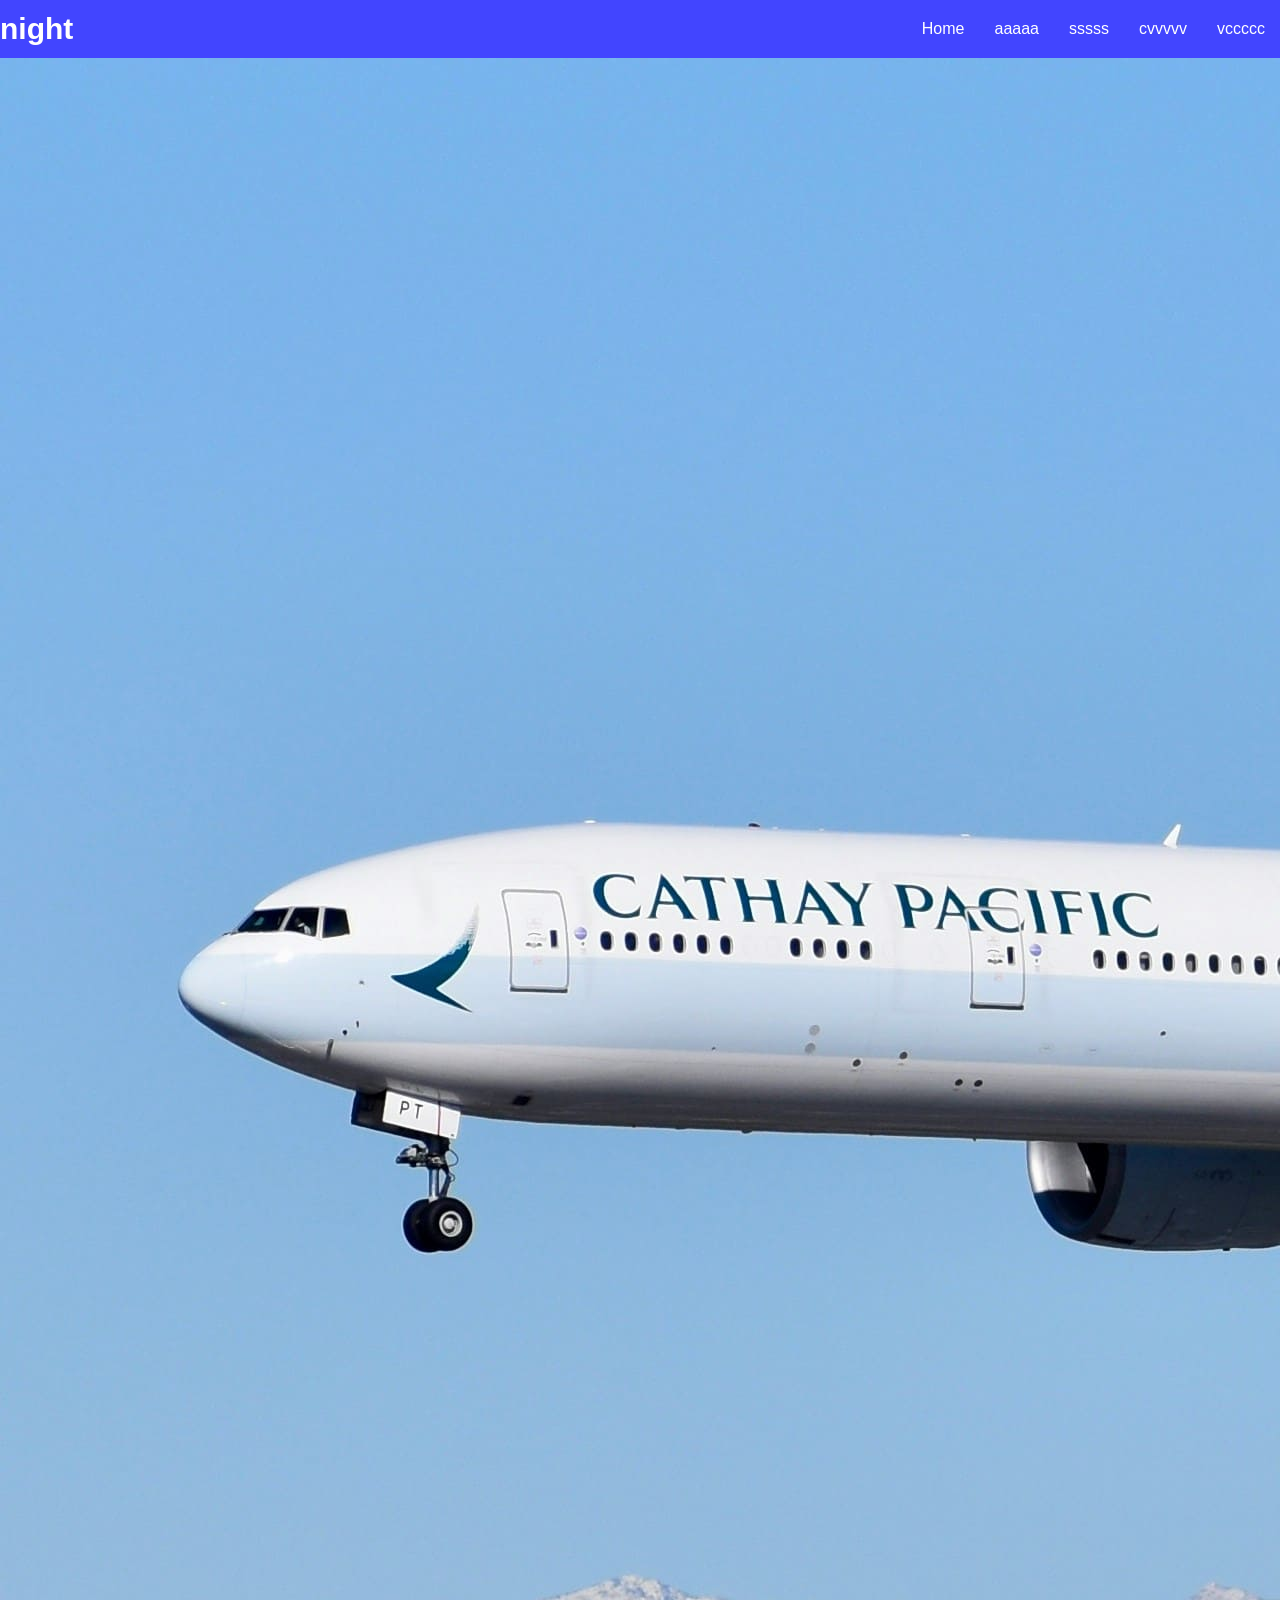
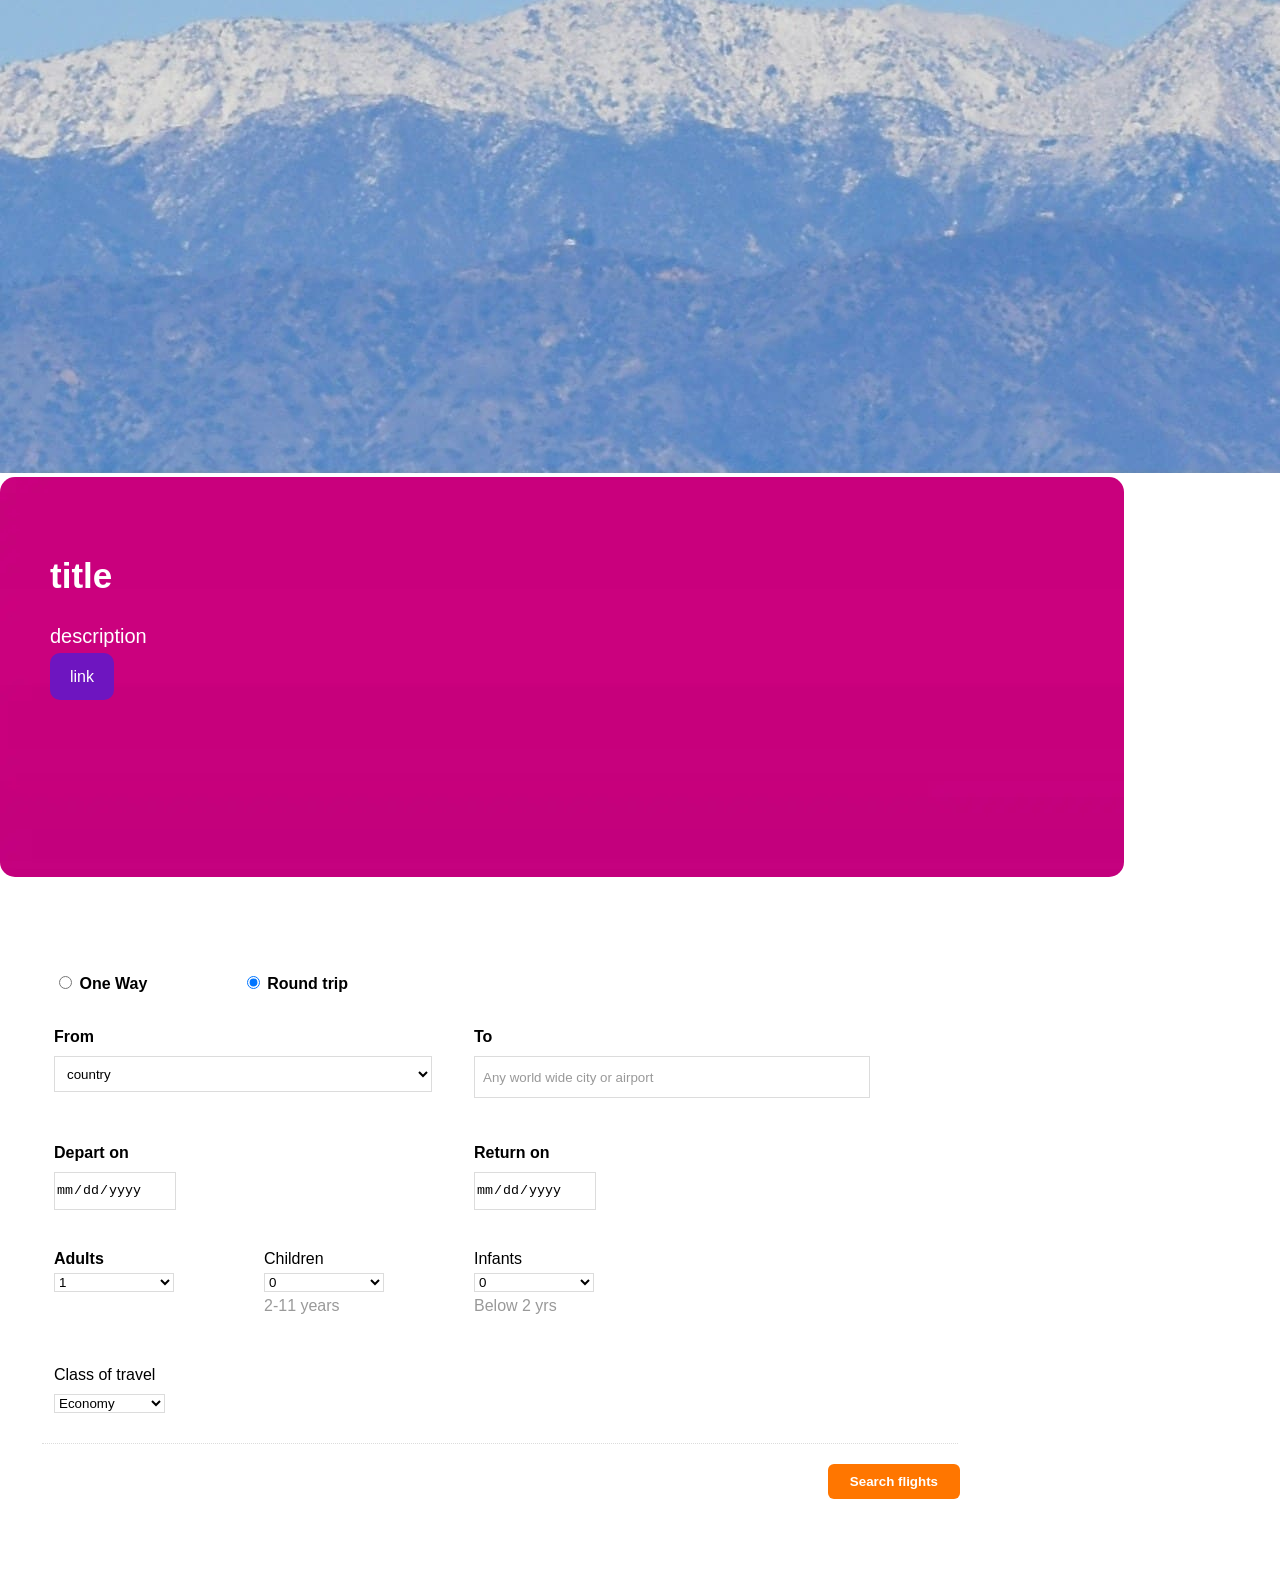
==== index.html @ a76c083d "flight form" ====
<!doctype html>
<html lang="en">
  <head>
    <meta charset="UTF-8" />
    <link rel="stylesheet" href="./styles/style.css" />
  </head>
  <header>
    <div class = "container">
        <a href="" class = "logo">night</a>
        <nav>
        <ul class = "list">
        <li><a href="" class = "active">Home</a></li>
        <li><a href="">aaaaa</a></li>
        <li><a href="">sssss</a></li>
        <li><a href="">cvvvvv</a></li>
        <li><a href="">vccccc</a></li>
        </nav>
</div>
</header>


  <body>
    <img class="photo" src="public/beckett-p-ze09IQjOZhk-unsplash.jpg" alt="samolet">


    <section class="section_banner">
      <h2 class="banner_title">title</h2>
      <p class="banner_description">description</p>
      <a class="banner_button">link</a>
    </section>



    <class class="container">
          <form action="" method="post" class="trip-form">
            <fieldset class="radio-group">

             <label for="one-way" class="bold-type">
               <input type="radio" id="one-way" name="trip-type" value="oneWay" />
               One Way 
            </label>

            <label for="round-trip" class="bold-type">
              <input type="radio" id="round-trip" name="trip-type" value="roundTrip" checked="checked" />
              Round trip
            </label>

          </fieldset>

            
            <fieldset>

              <div class="group-field">
                <label for="from" class="bold-type">From </label>
                <select class="from-place" name="from" maxlength="100" required>
                  <option value="" disabled selected hidden>country </option>
                  <option value="1">minsk</option>
                </select>
              </div>

              <div class="group-field">
                <label for="to" class="bold-type">To </label>
                <input class="to-place" type="text" name="to"  maxlength="100" placeholder="Any world wide city or airport">
              </div>

            </fieldset>


            <fieldset>

              <div class="group-field">
                <label for="depart" class="bold-type">Depart on</label>
                <input placeholder="Pick a date" type="date" name="depart" />
              </div>

              <div class="group-field">
                <label for="return" class="bold-type">Return on</label>
                <input placeholder="Pick a date" type="date" name="return" />
              </div>

            </fieldset>

            
            <fieldset>

              <div class="group-select-field">
                <label for="adults" class="bold-type">Adults</label> 
                <select name="adults" class="ticket-count">
                  <option value="1">1</option>
                  <option value="2">2</option>
                  <option value="3">3</option>
                  <option value="4">3</option>
                  <option value="5">3</option>
                </select>
              </div>

               <div class="group-select-field">
                <label for="children">Children</label>
                 <select name="children" class="ticket-count">
                   <option value="0">0</option>
                   <option value="1">1</option>
                   <option value="2">2</option>
                   <option value="3">3</option>
                   <option value="4">3</option>
                   <option value="5">3</option>
                 </select>
                 <label class="label-hint"> 2&hyphen;11 years</label>
              </div>

               <div class="group-select-field">
                <label for="infants">Infants</label>
                 <select name="children" class="ticket-count">
                   <option value="0">0</option>
                   <option value="1">1</option>
                   <option value="2">2</option>
                   <option value="3">3</option>
                   <option value="4">3</option>
                   <option value="5">3</option>
                 </select>
                 <label class="label-hint">Below 2 yrs</label>
              </div>

            </fieldset>


            <fieldset class="more-option">
                 <div class="group-field">
                <label for="class-of-travel">Class of travel</label>
                <select name="class-of-travel" class="travel-class-select">
                  <option value="economy">Economy</option>
                  <option value="business">Business class</option>
                  <option value="firstClass">First class</option>
                </select>
              </div>
            </fieldset>
            
            <input class="search-btn" type="submit" value="Search flights"/>
          </form>
  </div>
  <script src="./scripts/script.js"></script>
  </body>
</html>
---- styles/style.css ----
html, body{
    font-family: "Poppins", sans-serif;
    margin: 0;
    padding: 0;
    background-color: white;
    position: relative;
    
}
ul{
    margin: 0;
    padding: 0;
}
header{
    width: 100%;
    background-color: rgb(66, 69, 255);
    position: fixed;
    z-index: 1;
}
.container{
    width: 100%;
    max-width: 1320px;
    margin: 0 auto;
    display: flex;
    justify-content: space-between;
    align-items: center;
}
.list{
    display: flex;
    list-style: none;
    margin: 0;
    padding: 0;
}
a{
    color: white;
    text-decoration: none;
}

.container li a{
    display: block;
    padding: 20px 15px;
}
 .list li a:hover{
	text-decoration: underline;
} 

.logo{
    font-size: 30px;
    font-weight: 700;
    color: #ffffff;
}


.section_banner {
	background-image: url("../public/white-label-banner.webp");
	height: 300px;
	border-radius: 15px;
	padding: 50px;
	color:#fff;
	width: 80%;
	object-fit: cover;
}

.banner_title {
	font-size: 35px;
}

.banner_description {
	font-size: 20px;
}

.banner_button {	
	border-radius: 10px;
	background-color: rgb(110, 21, 192);
	color: #fff;
	padding: 15px 20px;
	width: 300px;

}
form{
    width: 920px;
    margin: 20px;
    padding: 70px 20px;
    background: #fff;
  }
  fieldset{
    border: none;
  }
  .radio-group label{
    padding-right: 90px;
  }
  .from-place, .to-place, .airline-name{
    width: 90%;
    height: 36px;
    padding: 2px 8px;
    border: 1px solid #dcdcdc;
    outline: none;
  }
  .group-field label{
    display: block;
    padding: 10px 0;
  }
  fieldset div{
    display: inline-block;
    padding: 10px 0px;
    float: left;
  }    
  .group-field{
      width: 420px;
      height: auto;
  }
  .group-select-field{
    width: 210px;
    height: auto;
  }
  .group-select-field label{
    display: block;
    padding: 5px 0px;
  }
  .ticket-count {
      width: 120px;
  }
  .search-btn{
    float: right;
    padding: 10px 22px;
    border-radius: 6px;
    outline: none;
    font-weight: bold;
    background: #ff7600;
    color: white;
    border: none;
    margin-top: 20px;
  }
  .place-swap-btn{
    background: transparent;
    border: none;
    font-size: 32px;
    cursor: pointer;
  }
  .more-link{
    color: #4071e8;
    outline: none;
  }
  select{
    border: 1px solid #dcdcdc;
    background: white;
    outline: none;
  }
  .bold-type{
    font-weight: bold;
  }
  ::placeholder{
    color: #999999;
  }
  .label-hint{
    color: #999999;
  }
  
  input[type="date"] {
    background:#fff url(https://cdn1.iconfinder.com/data/icons/cc_mono_icon_set/blacks/16x16/calendar_2.png)  95% 50% no-repeat ;
    height: 36px;
    border: 1px solid #dcdcdc;
    outline: none;
  }
  input[type="date"]::-webkit-inner-spin-button {
    display: none;
  }
  input[type="date"]::-webkit-calendar-picker-indicator {
    opacity: 0;
  }
  
  .more-option{
    border-bottom: 1px dotted #dcdcdc;
    padding-bottom: 20px;
  }
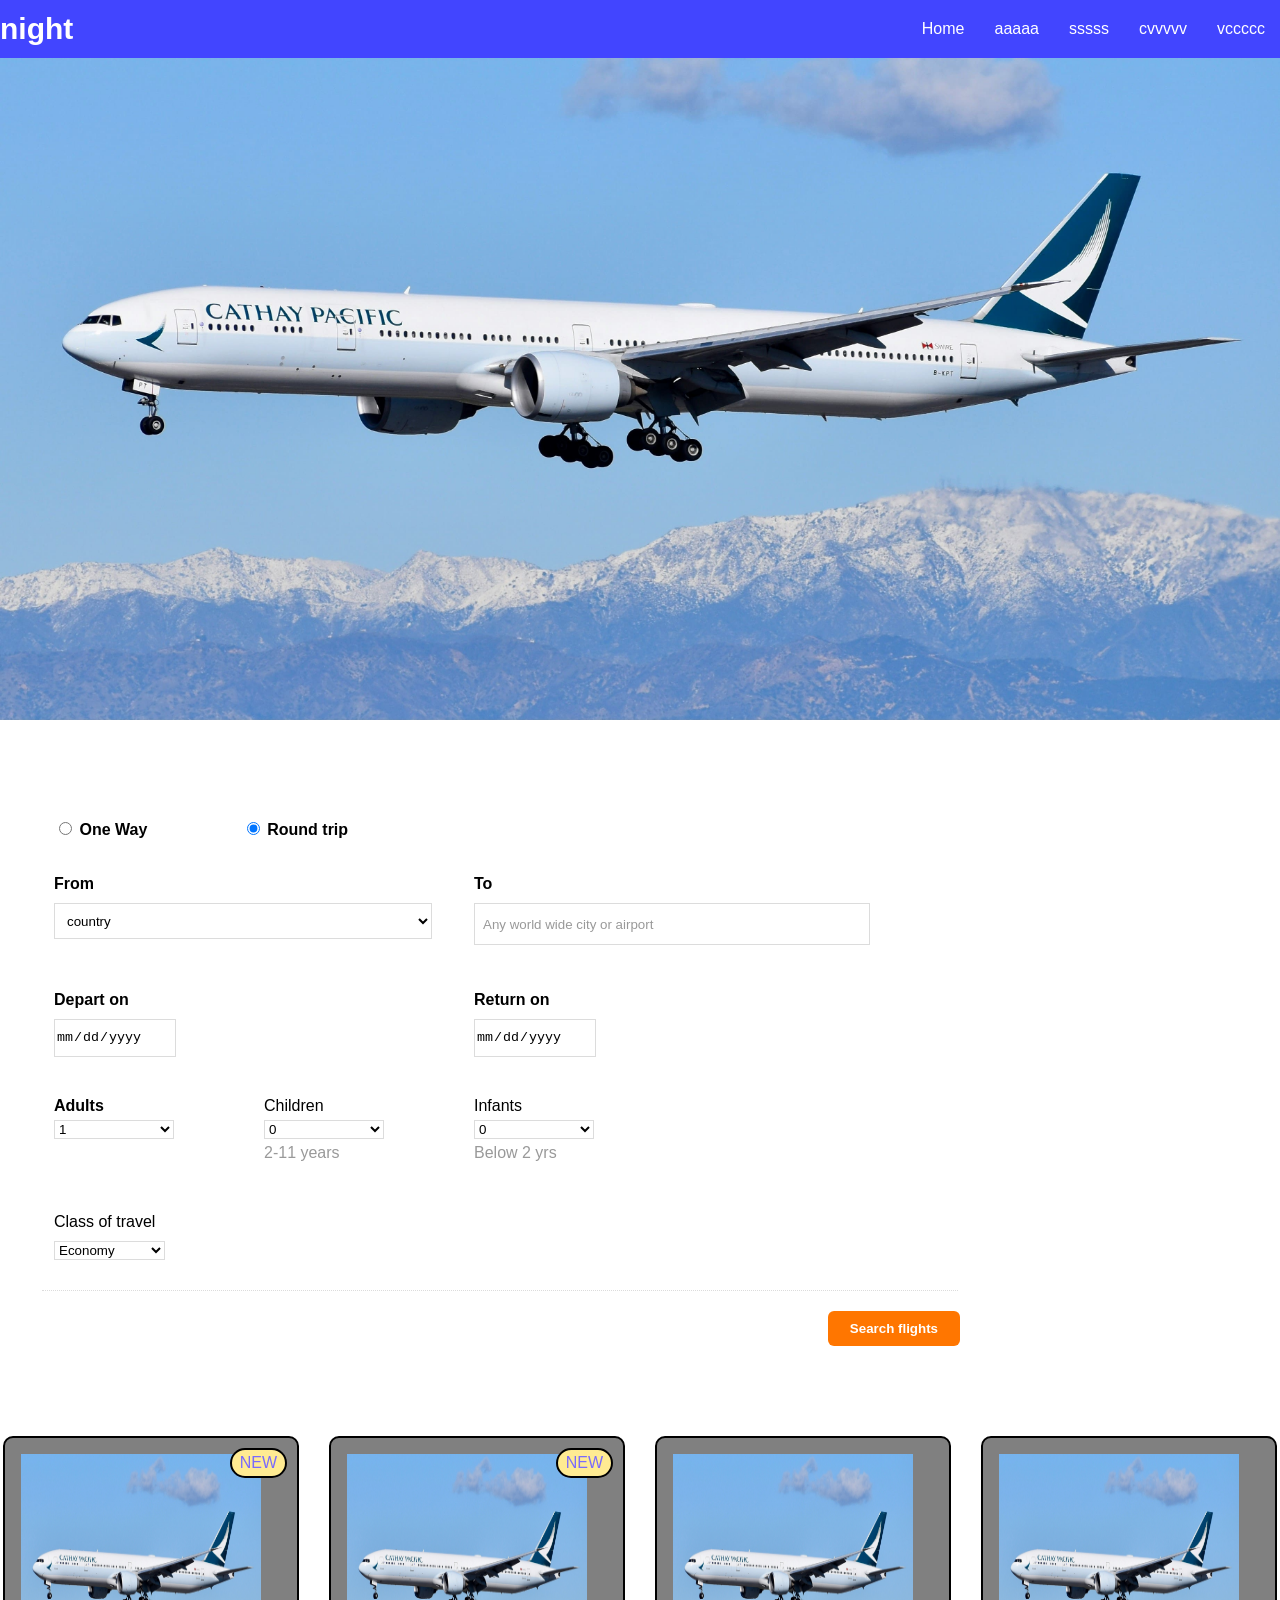
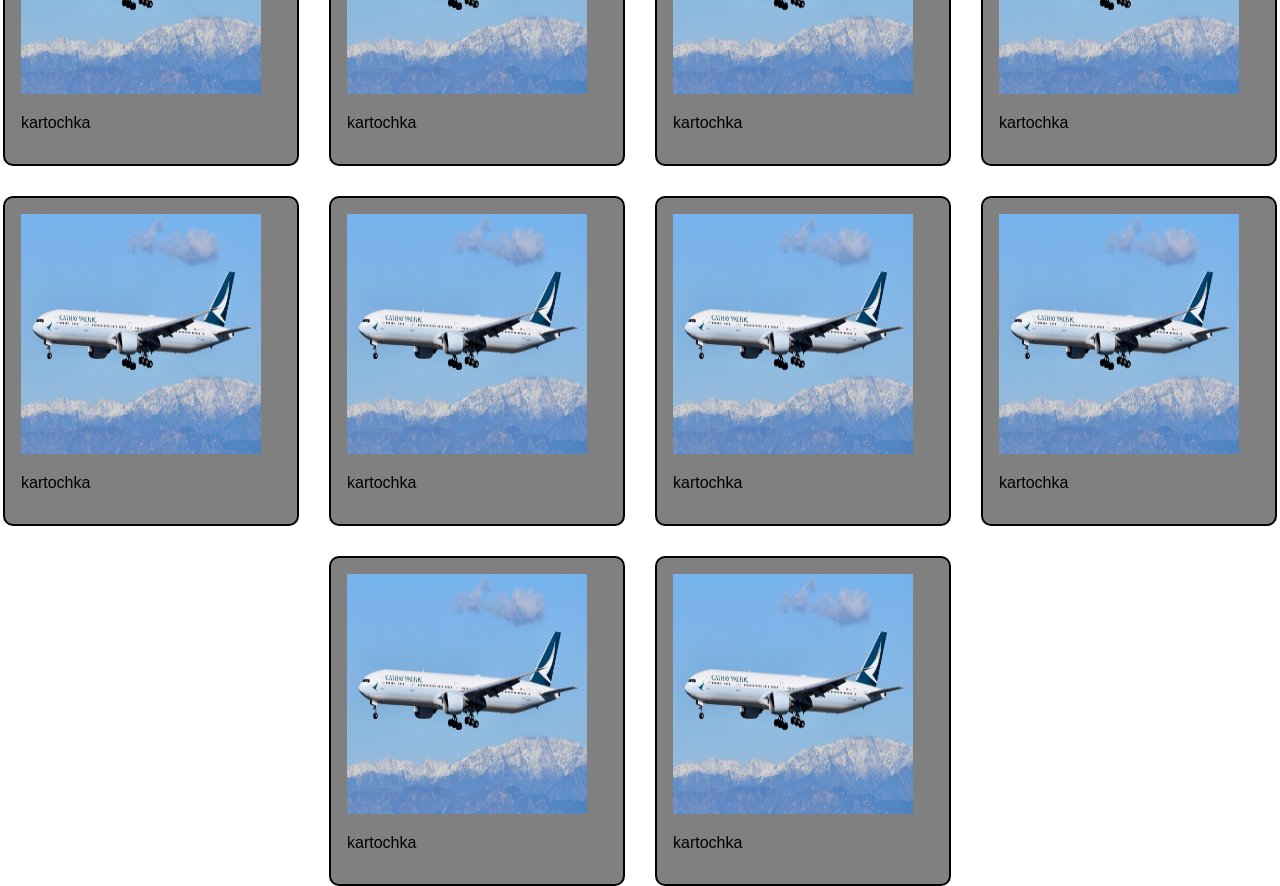
==== commit 40b22f5f: "cards" ====
--- a/index.html
+++ b/index.html
@@ -23,15 +23,15 @@
     <img class="photo" src="public/beckett-p-ze09IQjOZhk-unsplash.jpg" alt="samolet">
 
 
-    <section class="section_banner">
+    <!-- <section class="section_banner">
       <h2 class="banner_title">title</h2>
       <p class="banner_description">description</p>
       <a class="banner_button">link</a>
-    </section>
-
-
-
-    <class class="container">
+    </section> -->
+
+
+
+    <div class="container">
           <form action="" method="post" class="trip-form">
             <fieldset class="radio-group">
 
@@ -137,6 +137,71 @@
             <input class="search-btn" type="submit" value="Search flights"/>
           </form>
   </div>
+
+
+  <div>
+    <div class="cards">
+
+       <a class="card" href="#">
+         <div >
+          <img src="public/beckett-p-ze09IQjOZhk-unsplash.jpg" alt="t" width="240" height="240">
+          <p>kartochka</p>
+          <span class="badge">NEW</span>
+          </div> 
+        </a>
+      
+      <a class="card"><div >
+          <img src="public/beckett-p-ze09IQjOZhk-unsplash.jpg" alt="t" width="240" height="240">
+          <p>kartochka</p>
+          <span class="badge">NEW</span>
+      </div> </a>
+      
+       <a><div class="card">
+          <img src="public/beckett-p-ze09IQjOZhk-unsplash.jpg" alt="t" width="240" height="240">
+          <p>kartochka</p>
+          
+      </div></a>
+      
+      <a><div class="card">
+          <img src="public/beckett-p-ze09IQjOZhk-unsplash.jpg" alt="t" width="240" height="240">
+          <p>kartochka</p>
+          
+      </div></a>
+      
+      <a><div class="card">
+          <img src="public/beckett-p-ze09IQjOZhk-unsplash.jpg" alt="t" width="240" height="240">
+          <p>kartochka</p>
+      </div></a>
+
+      <a><div class="card">
+        <img src="public/beckett-p-ze09IQjOZhk-unsplash.jpg" alt="t" width="240" height="240">
+        <p>kartochka</p>
+    </div></a>
+
+    <a><div class="card">
+      <img src="public/beckett-p-ze09IQjOZhk-unsplash.jpg" alt="t" width="240" height="240">
+      <p>kartochka</p>
+  </div></a>
+
+  <a><div class="card">
+    <img src="public/beckett-p-ze09IQjOZhk-unsplash.jpg" alt="t" width="240" height="240">
+    <p>kartochka</p>
+</div></a>
+
+<a><div class="card">
+  <img src="public/beckett-p-ze09IQjOZhk-unsplash.jpg" alt="t" width="240" height="240">
+  <p>kartochka</p>
+</div></a>
+      
+      <div class="card">
+          <img src="public/beckett-p-ze09IQjOZhk-unsplash.jpg" alt="t" width="240" height="240">
+          <p>kartochka</p></a>
+     
+          
+      </div>
+
+   </div>
+ </div>
   <script src="./scripts/script.js"></script>
   </body>
 </html>
--- a/styles/style.css
+++ b/styles/style.css
@@ -16,6 +16,16 @@
     position: fixed;
     z-index: 1;
 }
+
+ .photo {
+ 
+  top: 0;
+  left: 0;
+  width: 100%;    
+  height: auto;   
+  object-fit: cover;
+}
+ 
 .container{
     width: 100%;
     max-width: 1320px;
@@ -30,14 +40,12 @@
     margin: 0;
     padding: 0;
 }
-a{
-    color: white;
-    text-decoration: none;
-}
 
 .container li a{
     display: block;
     padding: 20px 15px;
+     color: white;
+    text-decoration: none;
 }
  .list li a:hover{
 	text-decoration: underline;
@@ -47,6 +55,7 @@
     font-size: 30px;
     font-weight: 700;
     color: #ffffff;
+    text-decoration: none;
 }
 
 
@@ -171,4 +180,34 @@
   .more-option{
     border-bottom: 1px dotted #dcdcdc;
     padding-bottom: 20px;
-  }+  }
+
+  .cards{
+    display: flex;
+    flex-wrap: wrap;
+    justify-content: center;
+    gap: 30px;
+}
+.card
+{
+  color: black;
+  text-decoration: none;
+  position: relative;
+  width: 260px;
+  height: auto;
+  padding: 16px;
+  background: gray;
+  border:2px solid rgb(0, 0, 0);
+  border-radius: 10px;
+}
+.badge
+{
+  position: absolute;
+  top:10px;
+  right: 10px;
+  padding: 4px 8px;
+  background: rgb(255, 235, 146);
+  color:rgb(122, 107, 252);
+  border:2px solid rgb(0, 0, 0);
+  border-radius: 9999999px;
+}
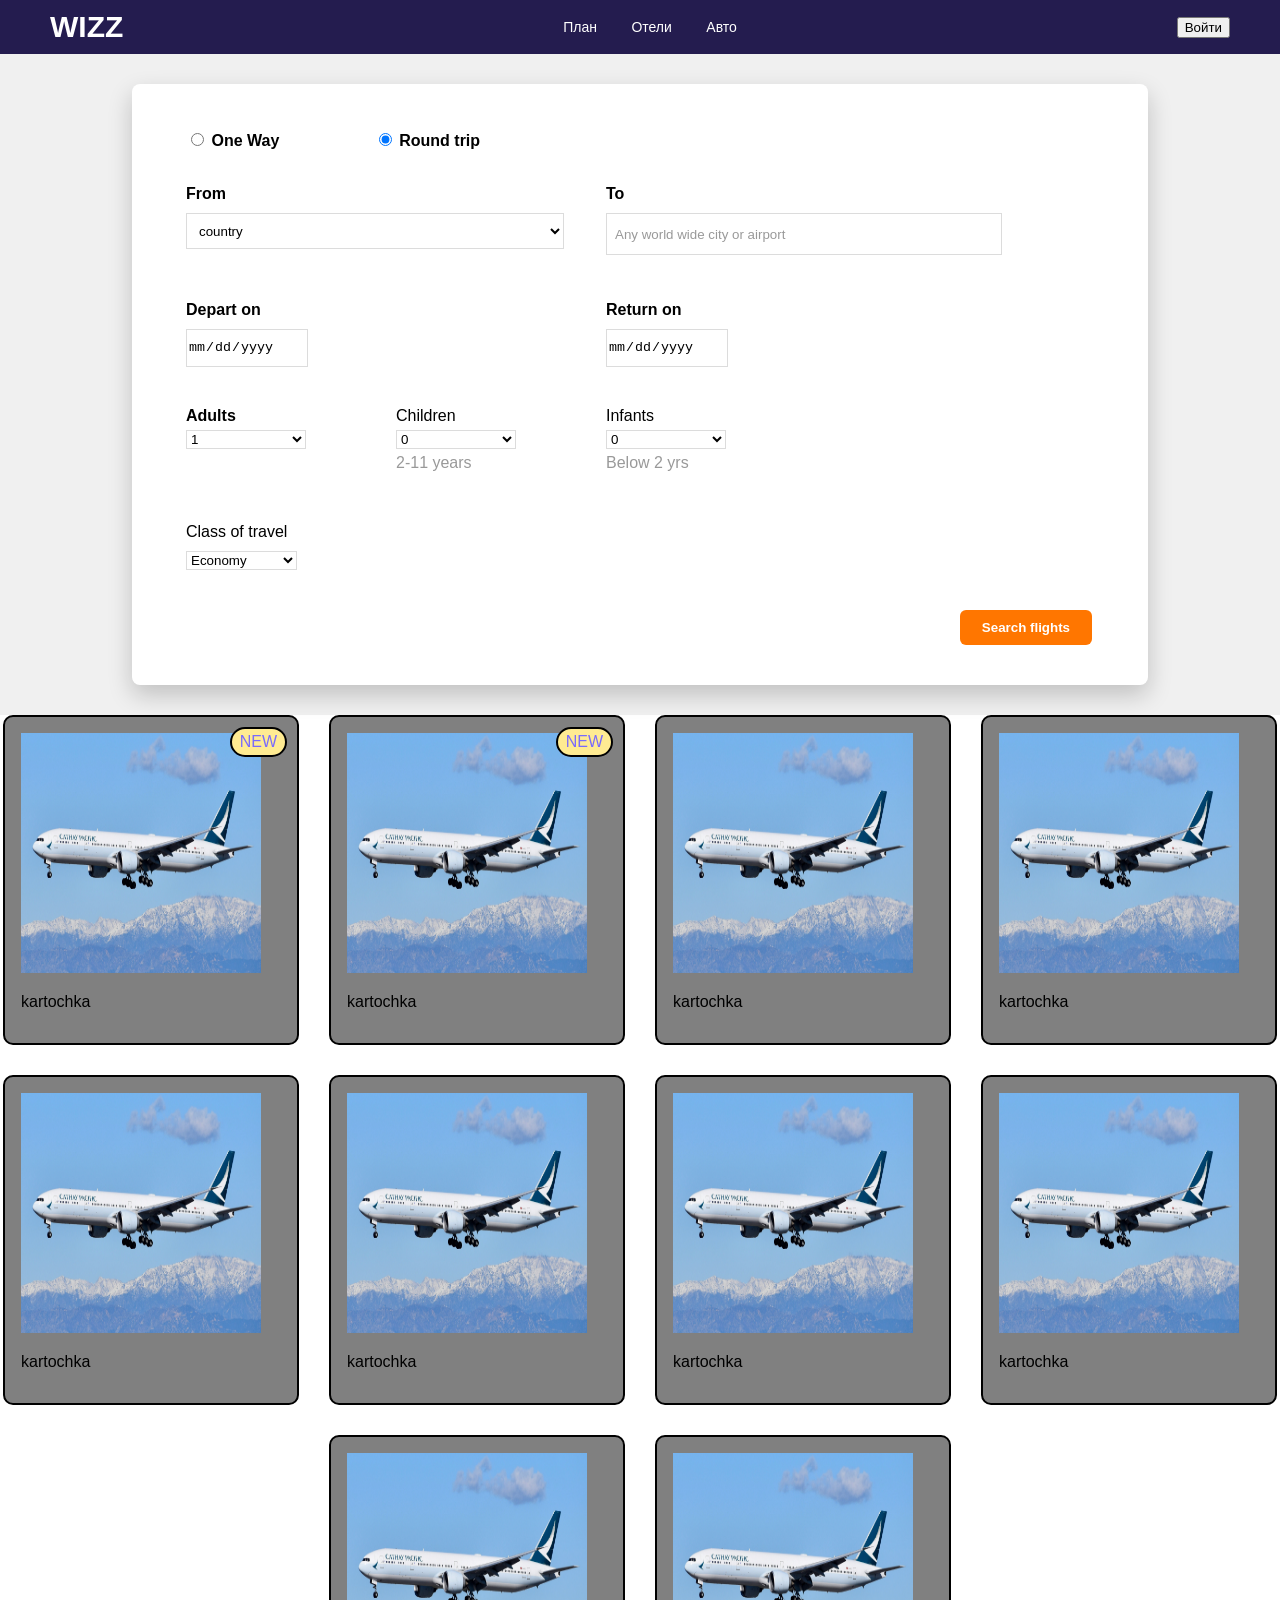
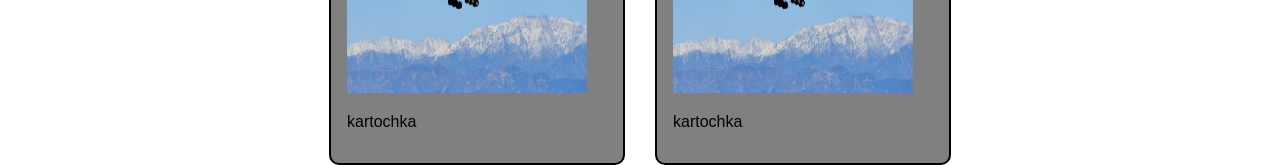
==== commit 0b49109a: "improvement" ====
--- a/index.html
+++ b/index.html
@@ -4,24 +4,32 @@
     <meta charset="UTF-8" />
     <link rel="stylesheet" href="./styles/style.css" />
   </head>
-  <header>
-    <div class = "container">
-        <a href="" class = "logo">night</a>
-        <nav>
-        <ul class = "list">
-        <li><a href="" class = "active">Home</a></li>
-        <li><a href="">aaaaa</a></li>
-        <li><a href="">sssss</a></li>
-        <li><a href="">cvvvvv</a></li>
-        <li><a href="">vccccc</a></li>
-        </nav>
-</div>
+  <header class="navbar">
+    <div class="logo">WIZZ</div>
+    <nav>
+        <a href="#">План</a>
+        <a href="#">Отели</a>
+        <a href="#">Авто</a>
+    </nav>
+    <div class="auth">
+        <button class="login-btn">Войти</button>
+    </div>
 </header>
 
 
   <body>
-    <img class="photo" src="public/beckett-p-ze09IQjOZhk-unsplash.jpg" alt="samolet">
-
+     <!-- <div class="search-container">
+          <div class="tabs">
+              <button class="active">Рейсы</button>
+          </div>
+          <div class="search-form">
+              <input type="text" placeholder="Пункт вылета">
+              <input type="text" placeholder="Пункт назначения">
+              <input type="date" value="2026-04-17">
+              <button class="submit-btn">Начать бронирование</button>
+          </div>
+      </div>-->
+    
 
     <!-- <section class="section_banner">
       <h2 class="banner_title">title</h2>
@@ -30,7 +38,7 @@
     </section> -->
 
 
-
+<div class="fon">
     <div class="container">
           <form action="" method="post" class="trip-form">
             <fieldset class="radio-group">
@@ -137,7 +145,7 @@
             <input class="search-btn" type="submit" value="Search flights"/>
           </form>
   </div>
-
+</div>
 
   <div>
     <div class="cards">
--- a/styles/style.css
+++ b/styles/style.css
@@ -6,33 +6,97 @@
     position: relative;
     
 }
-ul{
-    margin: 0;
-    padding: 0;
-}
-header{
-    width: 100%;
-    background-color: rgb(66, 69, 255);
-    position: fixed;
-    z-index: 1;
-}
-
- .photo {
+
+.navbar {
+  background-color: #241c4f; 
+  color: white;
+  display: flex;
+  align-items: center;
+  padding: 10px 50px;
+  justify-content: space-between;
+}
+
+.navbar nav a {
+  color: white;
+  text-decoration: none;
+  margin: 0 15px;
+  font-size: 14px;
+}
+.navbar nav a:hover{
+	text-decoration: underline;
+}
+
+.fon {
+  background: #f0f0f0;
+  display: flex;
+  justify-content: center;
+  align-items: center;
+  padding: 30px;
+}
+
+
+/* .search-container {
+  background: white;
+  padding: 20px;
+  border-radius: 8px;
+  box-shadow: 0 10px 25px rgba(0,0,0,0.2);
+  width: 80%;
+  max-width: 1000px;
+}
+
+.tabs button {
+  background: none;
+  border: none;
+  padding: 10px 20px;
+  cursor: pointer;
+  border-bottom: 2px solid transparent;
+}
+
+.tabs button.active {
+  border-bottom: 2px solid #e11684; 
+  color: #e11684;
+}
+
+.search-form {
+  display: flex;
+  gap: 10px;
+  margin-top: 20px;
+}
+
+.search-form input {
+  flex: 1;
+  padding: 12px;
+  border: 1px solid #ccc;
+  border-radius: 4px;
+}
+
+.submit-btn {
+  background-color: #e11684;
+  color: white;
+  border: none;
+  padding: 12px 25px;
+  border-radius: 4px;
+  cursor: pointer;
+  font-weight: bold;
+}
+
+
+
  
-  top: 0;
-  left: 0;
-  width: 100%;    
-  height: auto;   
-  object-fit: cover;
-}
+  
+  */
  
 .container{
-    width: 100%;
-    max-width: 1320px;
-    margin: 0 auto;
+ padding: 20px;
+    border-radius: 8px;
+     box-shadow: 0 10px 25px rgba(0,0,0,0.2);
+    
+     width: 80%;
+  max-width: 1000px;
     display: flex;
     justify-content: space-between;
     align-items: center;
+    background: white;
 }
 .list{
     display: flex;
@@ -88,7 +152,6 @@
 form{
     width: 920px;
     margin: 20px;
-    padding: 70px 20px;
     background: #fff;
   }
   fieldset{
@@ -177,11 +240,6 @@
     opacity: 0;
   }
   
-  .more-option{
-    border-bottom: 1px dotted #dcdcdc;
-    padding-bottom: 20px;
-  }
-
   .cards{
     display: flex;
     flex-wrap: wrap;
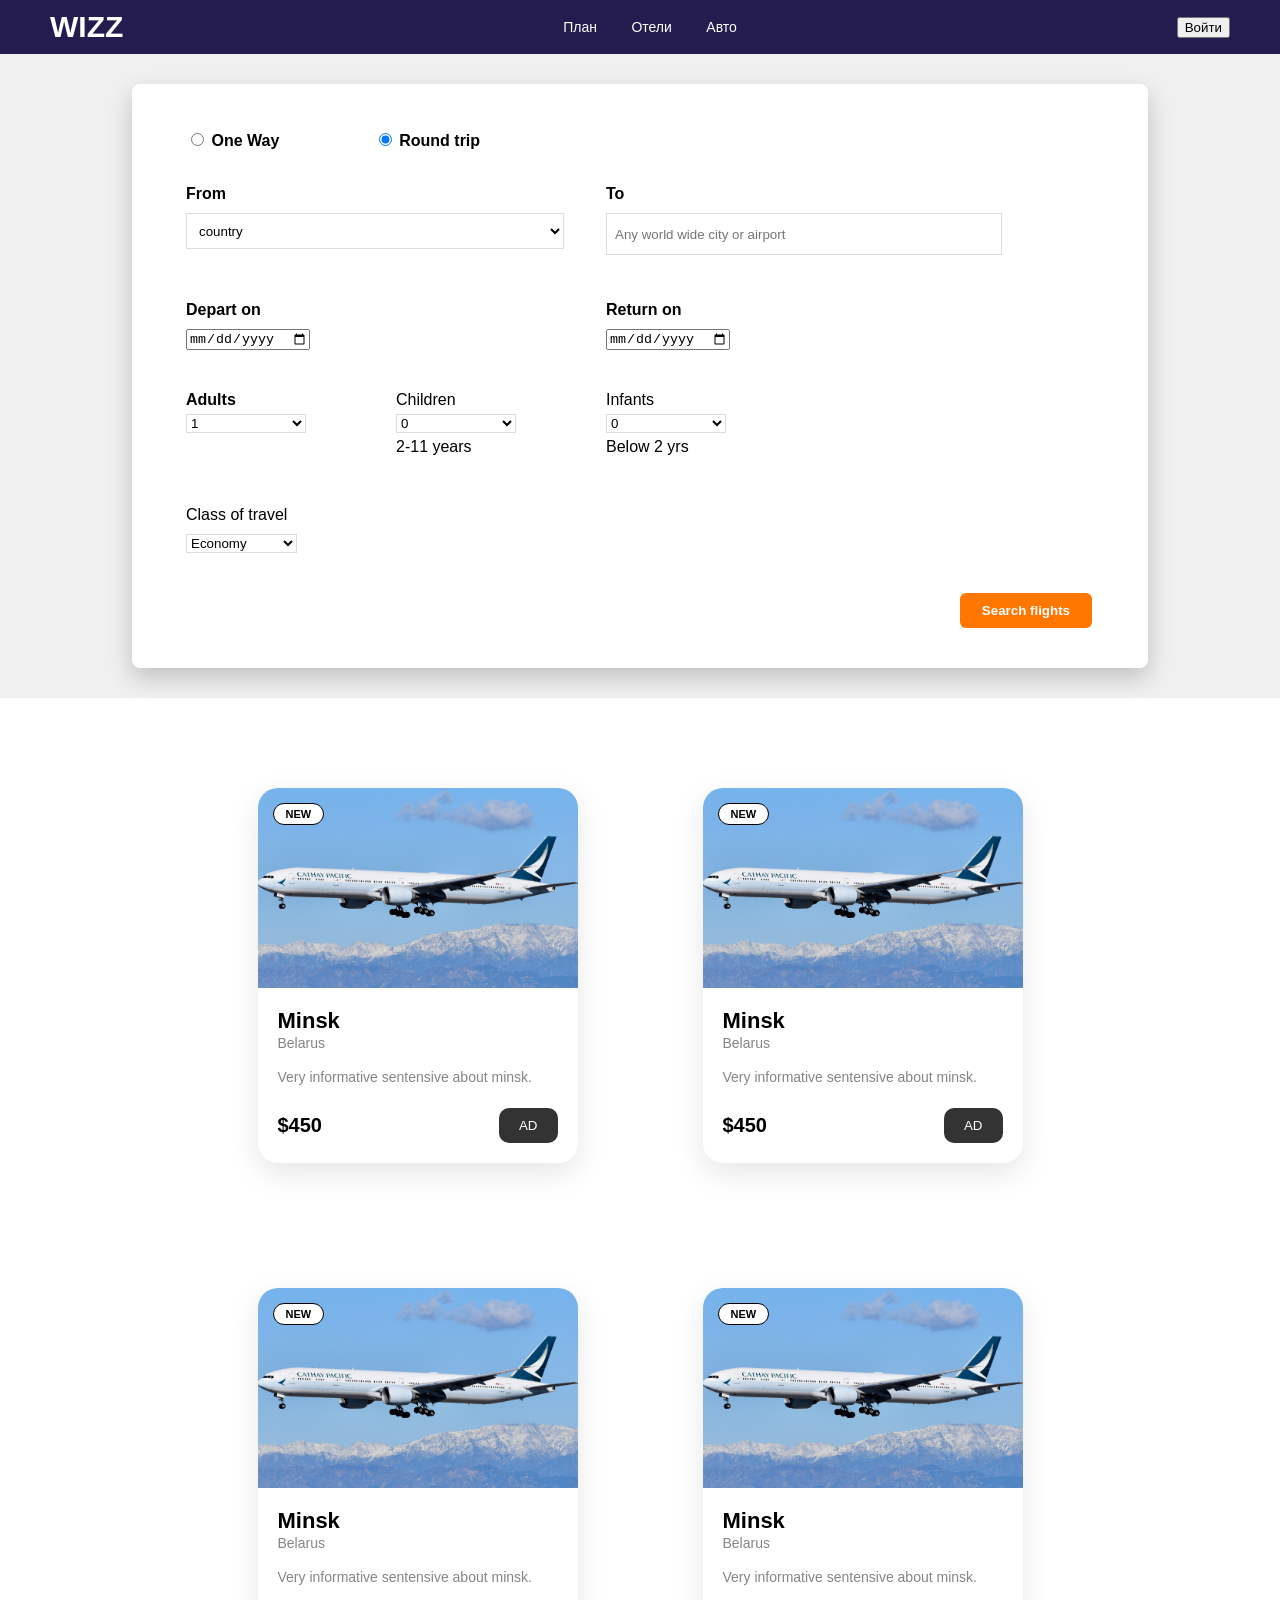
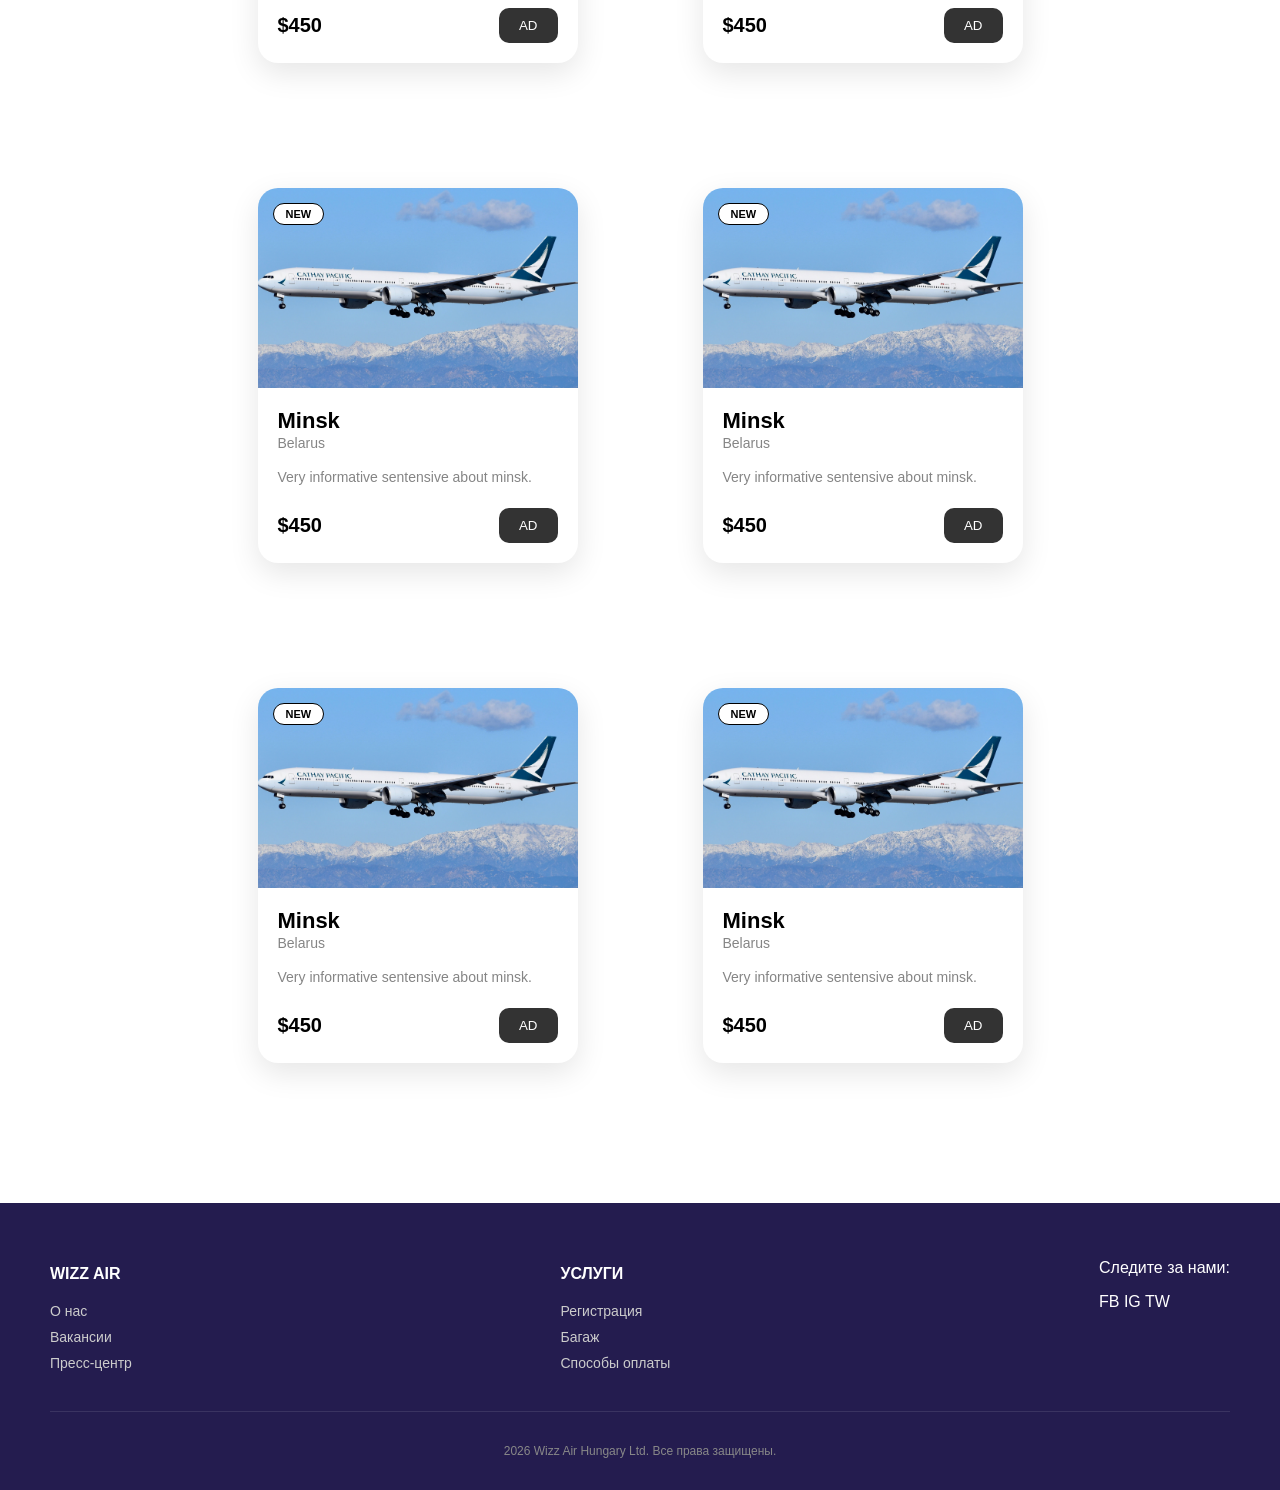
==== commit 7822df09: "new cards, footer" ====
--- a/index.html
+++ b/index.html
@@ -147,69 +147,217 @@
   </div>
 </div>
 
-  <div>
-    <div class="cards">
-
-       <a class="card" href="#">
-         <div >
-          <img src="public/beckett-p-ze09IQjOZhk-unsplash.jpg" alt="t" width="240" height="240">
-          <p>kartochka</p>
-          <span class="badge">NEW</span>
-          </div> 
-        </a>
-      
-      <a class="card"><div >
-          <img src="public/beckett-p-ze09IQjOZhk-unsplash.jpg" alt="t" width="240" height="240">
-          <p>kartochka</p>
-          <span class="badge">NEW</span>
-      </div> </a>
-      
-       <a><div class="card">
-          <img src="public/beckett-p-ze09IQjOZhk-unsplash.jpg" alt="t" width="240" height="240">
-          <p>kartochka</p>
-          
-      </div></a>
-      
-      <a><div class="card">
-          <img src="public/beckett-p-ze09IQjOZhk-unsplash.jpg" alt="t" width="240" height="240">
-          <p>kartochka</p>
-          
-      </div></a>
-      
-      <a><div class="card">
-          <img src="public/beckett-p-ze09IQjOZhk-unsplash.jpg" alt="t" width="240" height="240">
-          <p>kartochka</p>
-      </div></a>
-
-      <a><div class="card">
-        <img src="public/beckett-p-ze09IQjOZhk-unsplash.jpg" alt="t" width="240" height="240">
-        <p>kartochka</p>
-    </div></a>
-
-    <a><div class="card">
-      <img src="public/beckett-p-ze09IQjOZhk-unsplash.jpg" alt="t" width="240" height="240">
-      <p>kartochka</p>
-  </div></a>
-
-  <a><div class="card">
-    <img src="public/beckett-p-ze09IQjOZhk-unsplash.jpg" alt="t" width="240" height="240">
-    <p>kartochka</p>
-</div></a>
-
-<a><div class="card">
-  <img src="public/beckett-p-ze09IQjOZhk-unsplash.jpg" alt="t" width="240" height="240">
-  <p>kartochka</p>
-</div></a>
-      
-      <div class="card">
-          <img src="public/beckett-p-ze09IQjOZhk-unsplash.jpg" alt="t" width="240" height="240">
-          <p>kartochka</p></a>
-     
-          
-      </div>
-
-   </div>
- </div>
+<!-- <div class="wrapper">
+	<div class="outer">
+		<div class="content">
+			<span class="bg">NEW</span>
+			<h1>Minsk<br/> Belarus</h1>
+			<p>Very informative sentenses about minsk.</p>
+			
+			<div class="button">
+				<a class="cart-btn" href="#">ADD TO CArzina</a>
+			</div>
+			
+		</div>
+		<img src="./public/beckett-p-ze09IQjOZhk-unsplash.jpg"  class="fadeInRight">
+	</div>
+</div> -->
+<div class="flex-wrapper">
+
+<div class="card-container">
+  <div class="card">
+    <div class="card-image">
+      <img src="./public/beckett-p-ze09IQjOZhk-unsplash.jpg" alt="Minsk">
+      <span class="badge">NEW</span>
+    </div>
+    <div class="card-content">
+      <div class="card-header">
+        <h2>Minsk</h2>
+        <span class="country">Belarus</span>
+      </div>
+      <p>Very informative sentensive about minsk.</p>
+      <div class="card-footer">
+        <span class="price">$450</span>
+        <button class="buy-btn">AD</button>
+      </div>
+    </div>
+  </div>
+</div>
+
+
+<div class="card-container">
+  <div class="card">
+    <div class="card-image">
+      <img src="./public/beckett-p-ze09IQjOZhk-unsplash.jpg" alt="Minsk">
+      <span class="badge">NEW</span>
+    </div>
+    <div class="card-content">
+      <div class="card-header">
+        <h2>Minsk</h2>
+        <span class="country">Belarus</span>
+      </div>
+      <p>Very informative sentensive about minsk.</p>
+      <div class="card-footer">
+        <span class="price">$450</span>
+        <button class="buy-btn">AD</button>
+      </div>
+    </div>
+  </div>
+</div>
+
+
+<div class="card-container">
+  <div class="card">
+    <div class="card-image">
+      <img src="./public/beckett-p-ze09IQjOZhk-unsplash.jpg" alt="Minsk">
+      <span class="badge">NEW</span>
+    </div>
+    <div class="card-content">
+      <div class="card-header">
+        <h2>Minsk</h2>
+        <span class="country">Belarus</span>
+      </div>
+      <p>Very informative sentensive about minsk.</p>
+      <div class="card-footer">
+        <span class="price">$450</span>
+        <button class="buy-btn">AD</button>
+      </div>
+    </div>
+  </div>
+</div>
+
+
+<div class="card-container">
+  <div class="card">
+    <div class="card-image">
+      <img src="./public/beckett-p-ze09IQjOZhk-unsplash.jpg" alt="Minsk">
+      <span class="badge">NEW</span>
+    </div>
+    <div class="card-content">
+      <div class="card-header">
+        <h2>Minsk</h2>
+        <span class="country">Belarus</span>
+      </div>
+      <p>Very informative sentensive about minsk.</p>
+      <div class="card-footer">
+        <span class="price">$450</span>
+        <button class="buy-btn">AD</button>
+      </div>
+    </div>
+  </div>
+</div>
+
+<div class="card-container">
+  <div class="card">
+    <div class="card-image">
+      <img src="./public/beckett-p-ze09IQjOZhk-unsplash.jpg" alt="Minsk">
+      <span class="badge">NEW</span>
+    </div>
+    <div class="card-content">
+      <div class="card-header">
+        <h2>Minsk</h2>
+        <span class="country">Belarus</span>
+      </div>
+      <p>Very informative sentensive about minsk.</p>
+      <div class="card-footer">
+        <span class="price">$450</span>
+        <button class="buy-btn">AD</button>
+      </div>
+    </div>
+  </div>
+</div>
+
+
+<div class="card-container">
+  <div class="card">
+    <div class="card-image">
+      <img src="./public/beckett-p-ze09IQjOZhk-unsplash.jpg" alt="Minsk">
+      <span class="badge">NEW</span>
+    </div>
+    <div class="card-content">
+      <div class="card-header">
+        <h2>Minsk</h2>
+        <span class="country">Belarus</span>
+      </div>
+      <p>Very informative sentensive about minsk.</p>
+      <div class="card-footer">
+        <span class="price">$450</span>
+        <button class="buy-btn">AD</button>
+      </div>
+    </div>
+  </div>
+</div>
+
+
+<div class="card-container">
+  <div class="card">
+    <div class="card-image">
+      <img src="./public/beckett-p-ze09IQjOZhk-unsplash.jpg" alt="Minsk">
+      <span class="badge">NEW</span>
+    </div>
+    <div class="card-content">
+      <div class="card-header">
+        <h2>Minsk</h2>
+        <span class="country">Belarus</span>
+      </div>
+      <p>Very informative sentensive about minsk.</p>
+      <div class="card-footer">
+        <span class="price">$450</span>
+        <button class="buy-btn">AD</button>
+      </div>
+    </div>
+  </div>
+</div>
+
+
+<div class="card-container">
+  <div class="card">
+    <div class="card-image">
+      <img src="./public/beckett-p-ze09IQjOZhk-unsplash.jpg" alt="Minsk">
+      <span class="badge">NEW</span>
+    </div>
+    <div class="card-content">
+      <div class="card-header">
+        <h2>Minsk</h2>
+        <span class="country">Belarus</span>
+      </div>
+      <p>Very informative sentensive about minsk.</p>
+      <div class="card-footer">
+        <span class="price">$450</span>
+        <button class="buy-btn">AD</button>
+      </div>
+    </div>
+  </div>
+</div>
+
+</div>
+
+
   <script src="./scripts/script.js"></script>
   </body>
+  <footer class="main-footer">
+    <div class="footer-container">
+        <div class="footer-column">
+            <h4>Wizz Air</h4>
+            <a href="#">О нас</a>
+            <a href="#">Вакансии</a>
+            <a href="#">Пресс-центр</a>
+        </div>
+        <div class="footer-column">
+            <h4>Услуги</h4>
+            <a href="#">Регистрация</a>
+            <a href="#">Багаж</a>
+            <a href="#">Способы оплаты</a>
+        </div>
+        <div class="footer-social">
+            <p>Следите за нами:</p>
+            <div class="social-icons">
+                <span>FB</span> <span>IG</span> <span>TW</span>
+            </div>
+        </div>
+    </div>
+    <div class="footer-bottom">
+        <p> 2026 Wizz Air Hungary Ltd. Все права защищены.</p>
+    </div>
+</footer>  
 </html>
--- a/styles/style.css
+++ b/styles/style.css
@@ -87,22 +87,21 @@
   */
  
 .container{
- padding: 20px;
+    padding: 20px;
     border-radius: 8px;
-     box-shadow: 0 10px 25px rgba(0,0,0,0.2);
-    
-     width: 80%;
-  max-width: 1000px;
-    display: flex;
-    justify-content: space-between;
+    box-shadow: 0 10px 25px rgba(0,0,0,0.2);   
+    width: 80%;
+    max-width: 1000px;
+      display: flex;
+      justify-content: space-between;
     align-items: center;
-    background: white;
-}
+      background: white;
+    }
 .list{
-    display: flex;
-    list-style: none;
-    margin: 0;
-    padding: 0;
+  display: flex;
+  list-style: none;
+  margin: 0;
+  padding: 0;
 }
 
 .container li a{
@@ -220,52 +219,145 @@
   .bold-type{
     font-weight: bold;
   }
-  ::placeholder{
-    color: #999999;
-  }
-  .label-hint{
-    color: #999999;
-  }
-  
-  input[type="date"] {
-    background:#fff url(https://cdn1.iconfinder.com/data/icons/cc_mono_icon_set/blacks/16x16/calendar_2.png)  95% 50% no-repeat ;
-    height: 36px;
-    border: 1px solid #dcdcdc;
-    outline: none;
-  }
-  input[type="date"]::-webkit-inner-spin-button {
-    display: none;
-  }
-  input[type="date"]::-webkit-calendar-picker-indicator {
-    opacity: 0;
-  }
-  
-  .cards{
+ 
+  
+  .flex-wrapper{
     display: flex;
-    flex-wrap: wrap;
+   
+    flex-wrap: wrap; 
+    
+    justify-content: center; 
+   
+    gap: 25px; 
+    padding: 40px;
+  
+  }
+ 
+  .card-container {
+    display: flex;
     justify-content: center;
-    gap: 30px;
-}
-.card
-{
-  color: black;
+    padding: 50px;
+  }
+  
+  .card {
+    width: 320px;
+    background: rgb(255, 255, 255);
+    border-radius: 20px;
+    overflow: hidden;
+    box-shadow: 0 10px 30px rgba(0,0,0,0.1);
+  } 
+  .card-image {
+    position: relative;
+    height: 200px;
+  }
+  
+  .card-image img {
+    width: 100%;
+    height: 100%;
+    object-fit: cover;
+  }
+  
+  .badge {
+    position: absolute;
+    top: 15px;
+    left: 15px;
+    background: #ffffff;
+    border:solid black 1px;
+    color: rgb(0, 0, 0);
+    padding: 4px 12px;
+    border-radius: 20px;
+    font-size: 11px;
+    font-weight: bold;
+  }
+  
+  .card-content {
+    padding: 20px;
+  }
+  
+  .card-header h2 {
+    margin: 0;
+    font-size: 22px;
+    color: rgb(0, 0, 0);
+  }
+  
+  .country {
+    font-size: 14px;
+    color: rgb(133, 133, 133);
+  }
+  
+  .card p {
+    font-size: 14px;
+    color: rgb(133, 133, 133);
+    line-height: 1.5;
+    margin: 15px 0;
+  }
+  
+  .card-footer {
+    display: flex;
+    justify-content: space-between;
+    align-items: center;
+    margin-top: 20px;
+  }
+  
+  .price {
+    font-size: 20px;
+    font-weight: bold;
+    color: rgb(0, 0, 0);
+  }
+  
+  .buy-btn {
+    background: #333;
+    color: white;
+    border: none;
+    padding: 10px 20px;
+    border-radius: 10px;
+    cursor: pointer;
+    
+  }
+  
+  .buy-btn:hover {
+    background: #555;
+  }
+  
+
+  
+.main-footer {
+  background-color: #241c4f;
+  color: white;
+  padding: 40px 50px 20px;
+  margin-top: 50px;
+}
+
+.footer-container {
+  display: flex;
+  justify-content: space-between;
+  max-width: 1200px;
+  margin: 0 auto;
+  border-bottom: 1px solid rgba(255,255,255,0.1);
+  padding-bottom: 30px;
+}
+
+.footer-column h4 {
+  margin-bottom: 20px;
+  font-size: 16px;
+  text-transform: uppercase;
+}
+
+.footer-column a {
+  display: block;
+  color: #ccc;
   text-decoration: none;
-  position: relative;
-  width: 260px;
-  height: auto;
-  padding: 16px;
-  background: gray;
-  border:2px solid rgb(0, 0, 0);
-  border-radius: 10px;
-}
-.badge
-{
-  position: absolute;
-  top:10px;
-  right: 10px;
-  padding: 4px 8px;
-  background: rgb(255, 235, 146);
-  color:rgb(122, 107, 252);
-  border:2px solid rgb(0, 0, 0);
-  border-radius: 9999999px;
-}+  margin-bottom: 10px;
+  font-size: 14px;
+}
+
+.footer-column a:hover {
+  color: white;
+}
+
+.footer-bottom {
+  text-align: center;
+  padding-top: 20px;
+  font-size: 12px;
+  color: #888;
+}
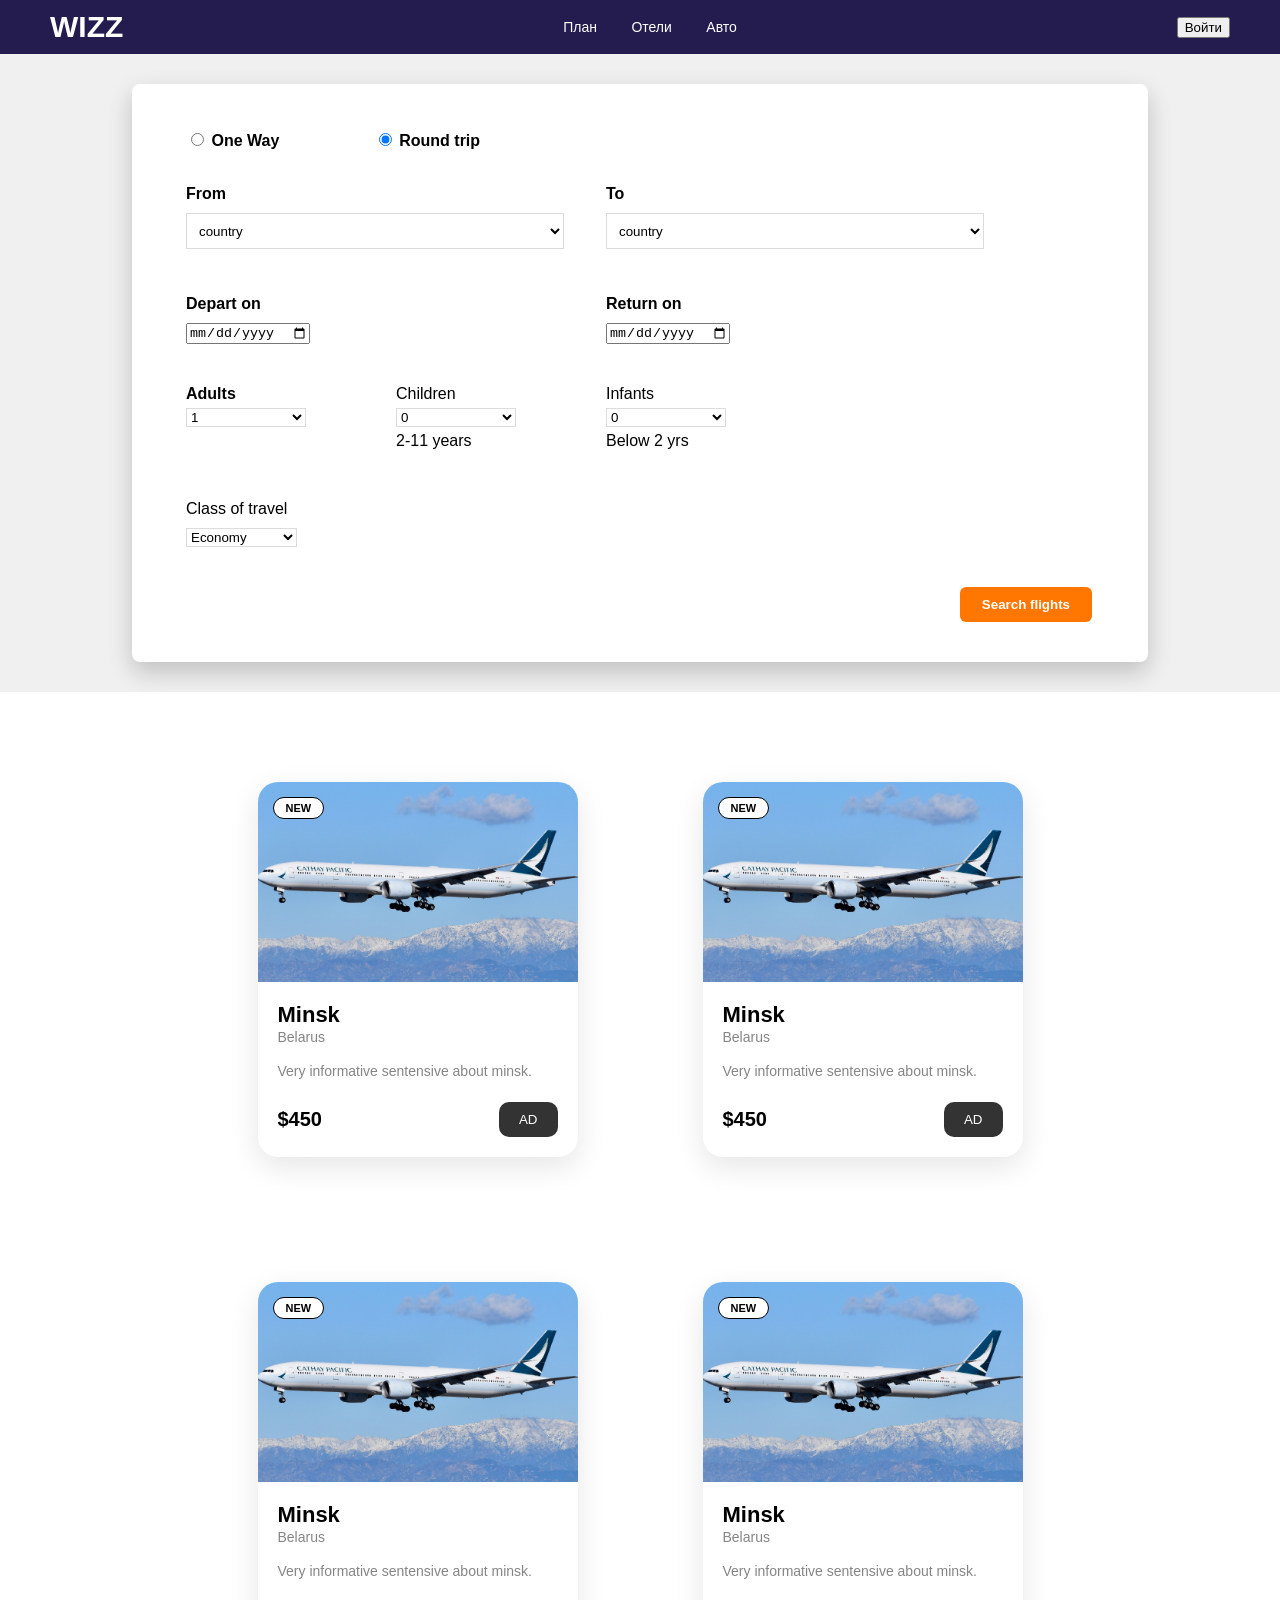
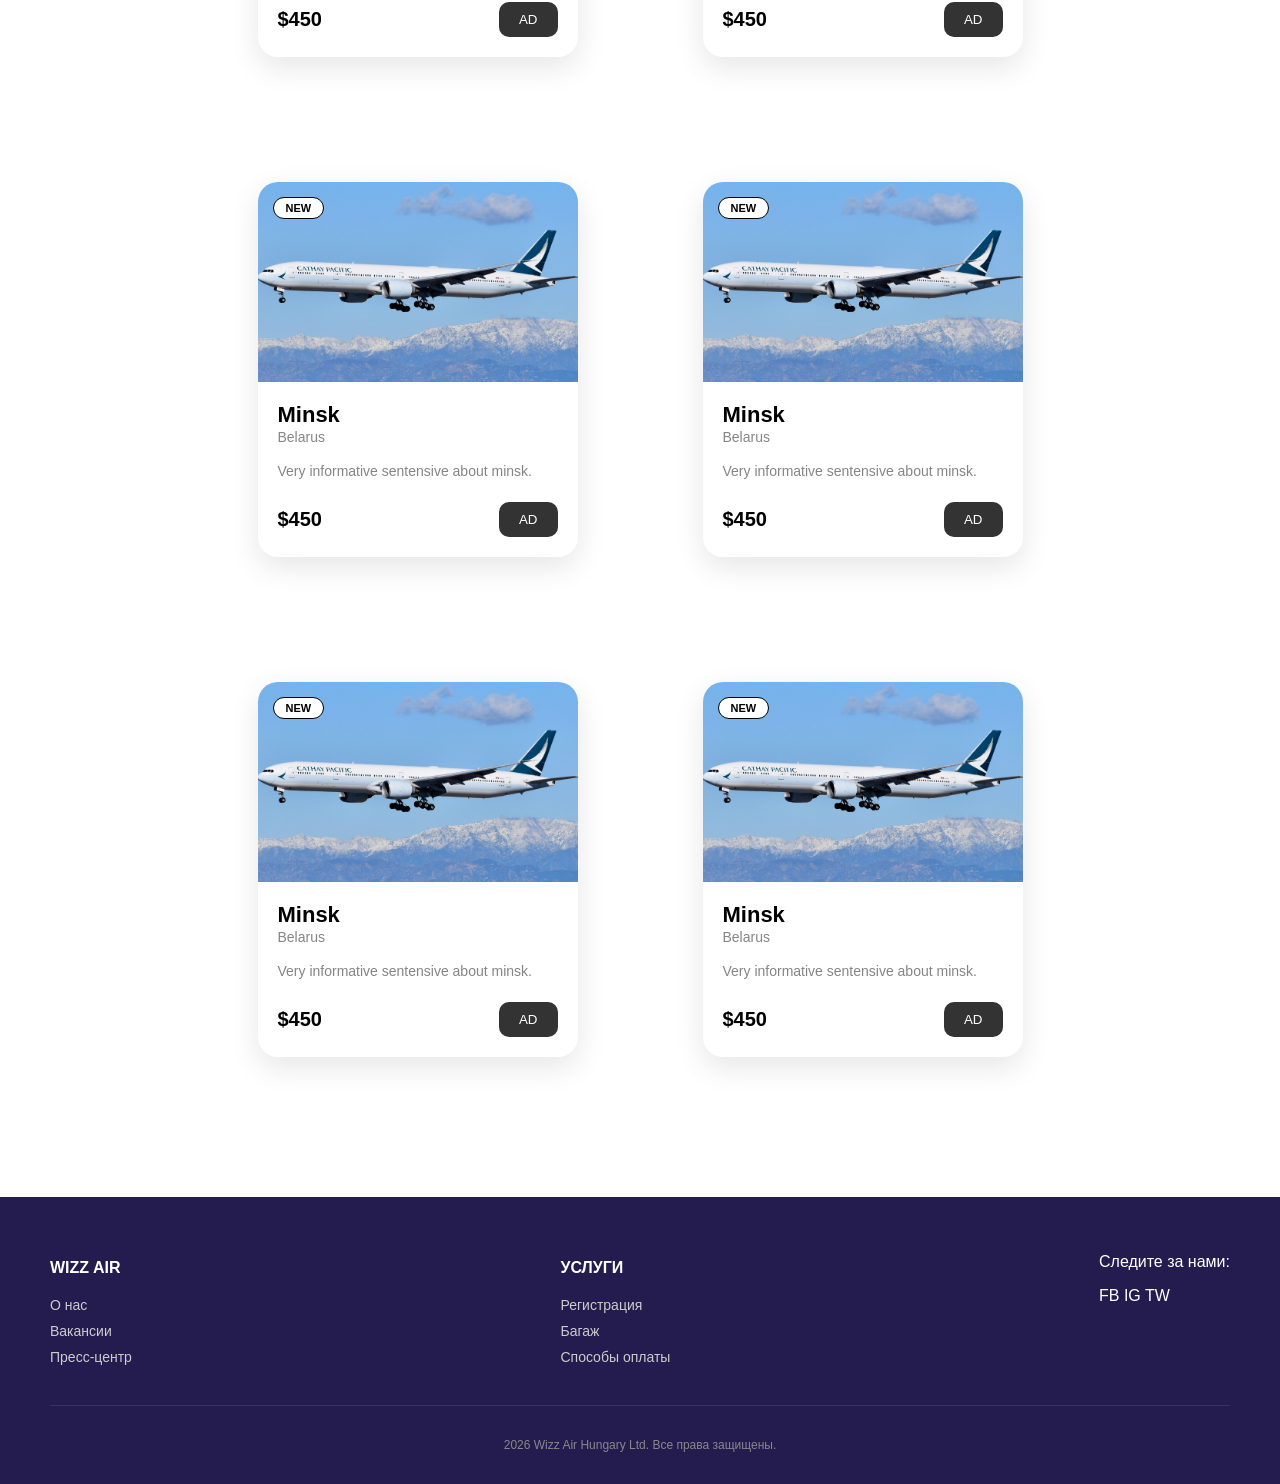
==== commit 76a325a0: "first form js, some cities" ====
--- a/index.html
+++ b/index.html
@@ -62,13 +62,18 @@
                 <label for="from" class="bold-type">From </label>
                 <select class="from-place" name="from" maxlength="100" required>
                   <option value="" disabled selected hidden>country </option>
-                  <option value="1">minsk</option>
+                  <option value="minsk">minsk</option>
+                  <option value="brest">brest</option>
                 </select>
               </div>
 
               <div class="group-field">
                 <label for="to" class="bold-type">To </label>
-                <input class="to-place" type="text" name="to"  maxlength="100" placeholder="Any world wide city or airport">
+                <select class="from-place" name="TO" maxlength="100" required>
+                  <option value="" disabled selected hidden>country </option>
+                  <option value="minsk">minsk</option>
+                  <option value="brest">brest</option>
+                </select>
               </div>
 
             </fieldset>
--- a/styles/style.css
+++ b/styles/style.css
@@ -1,4 +1,5 @@
 html, body{
+  
     font-family: "Poppins", sans-serif;
     margin: 0;
     padding: 0;
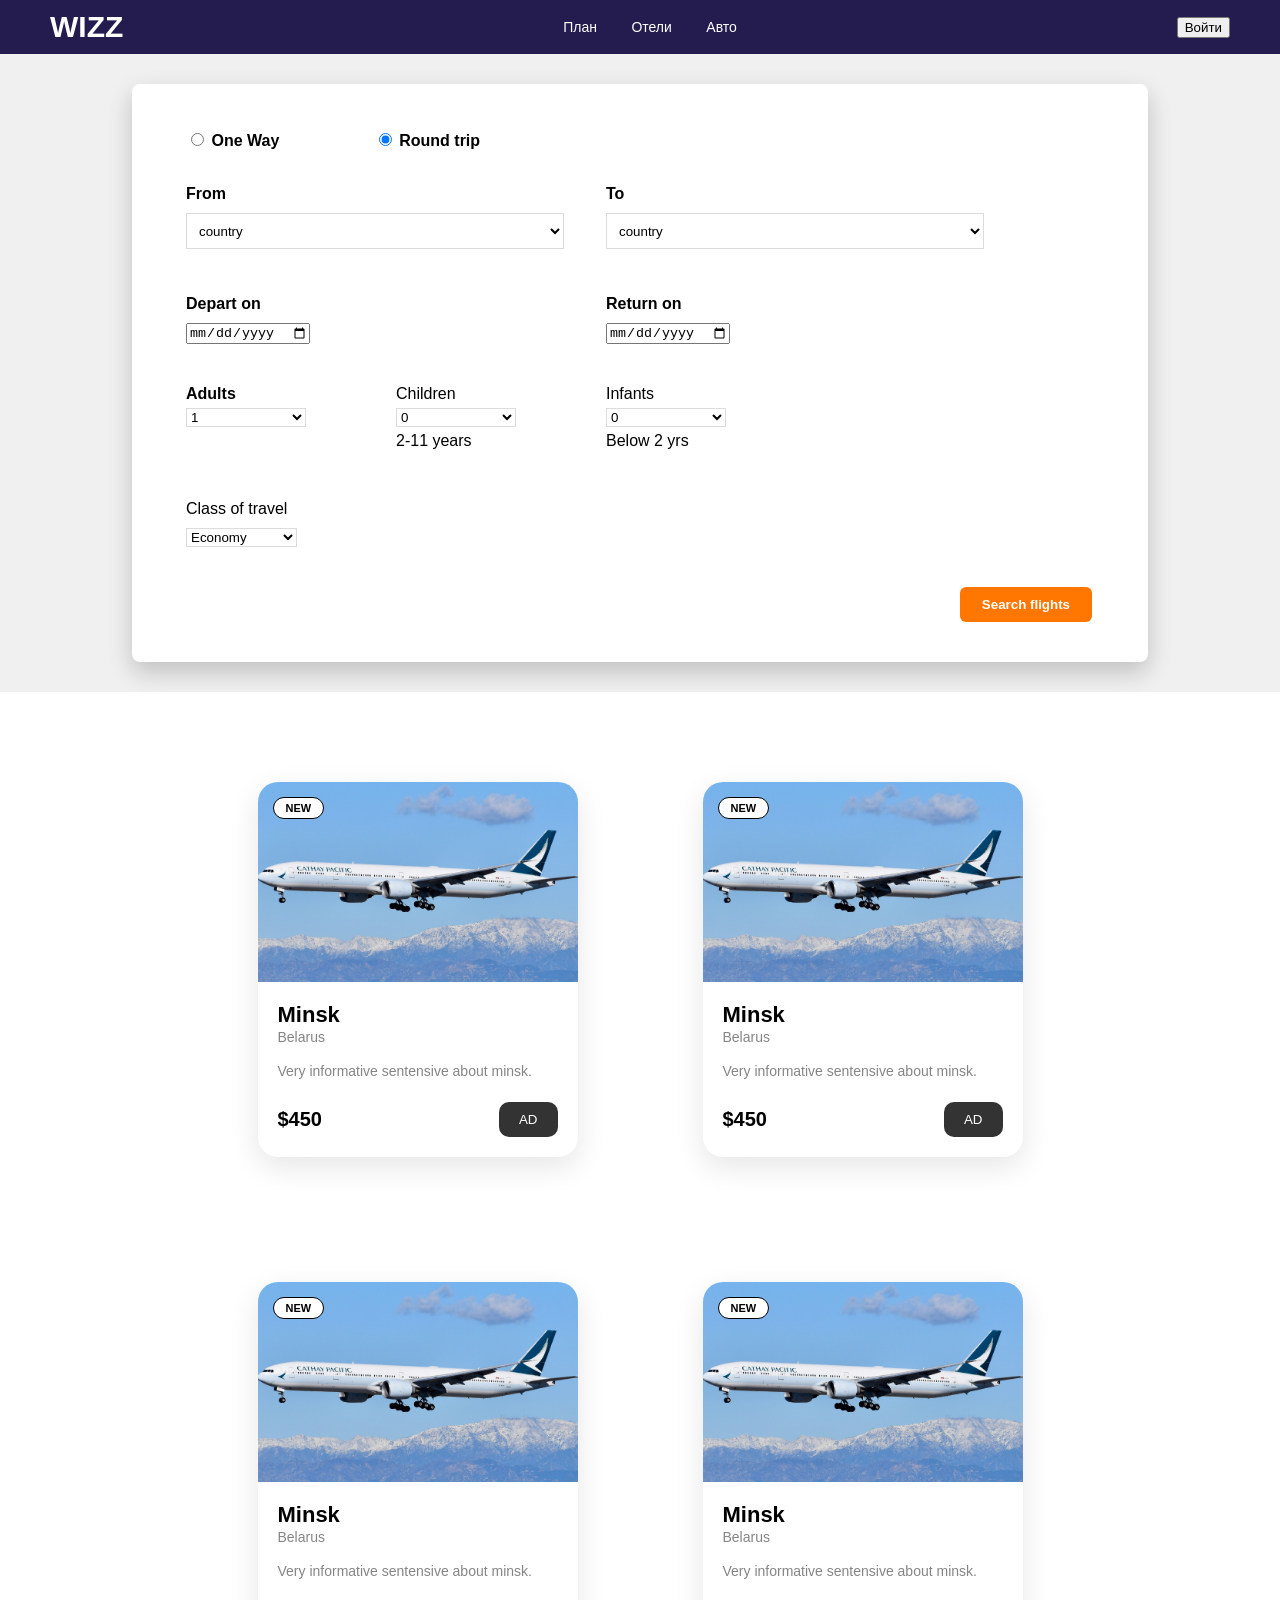
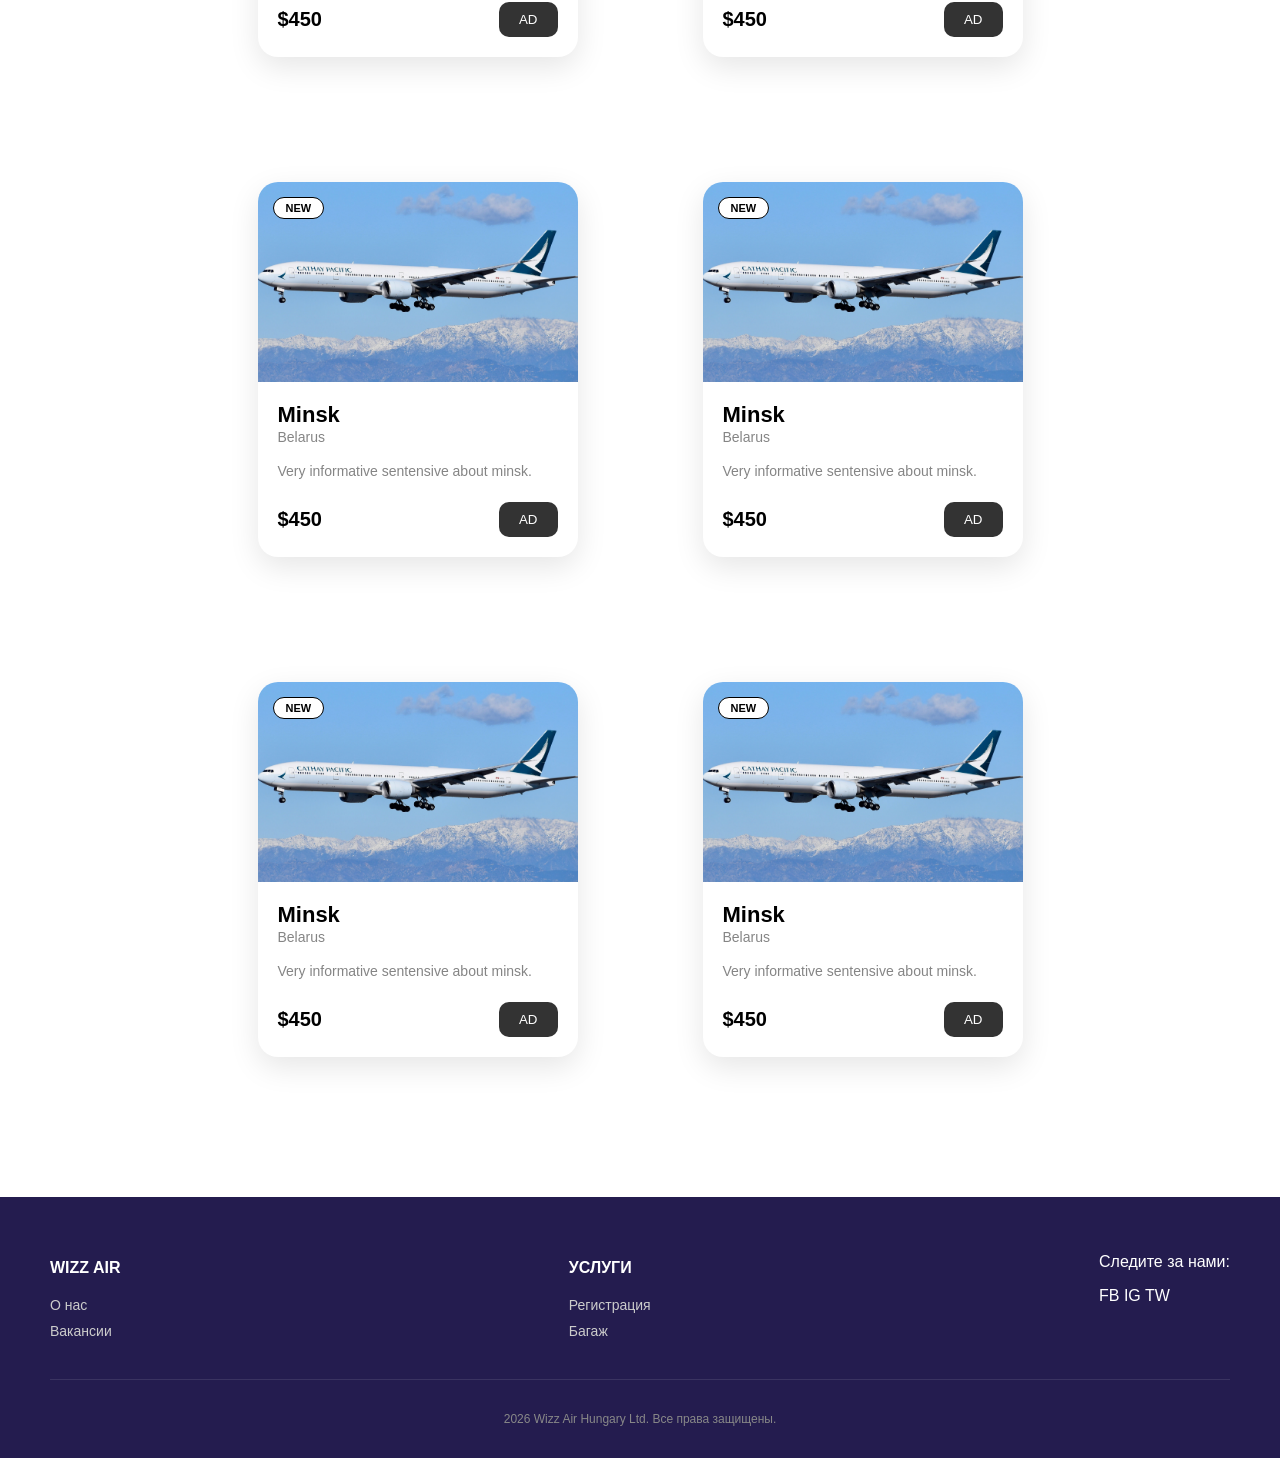
==== commit 9cc53755: "footer + cities" ====
--- a/index.html
+++ b/index.html
@@ -346,13 +346,13 @@
             <h4>Wizz Air</h4>
             <a href="#">О нас</a>
             <a href="#">Вакансии</a>
-            <a href="#">Пресс-центр</a>
+           
         </div>
         <div class="footer-column">
             <h4>Услуги</h4>
             <a href="#">Регистрация</a>
             <a href="#">Багаж</a>
-            <a href="#">Способы оплаты</a>
+         
         </div>
         <div class="footer-social">
             <p>Следите за нами:</p>
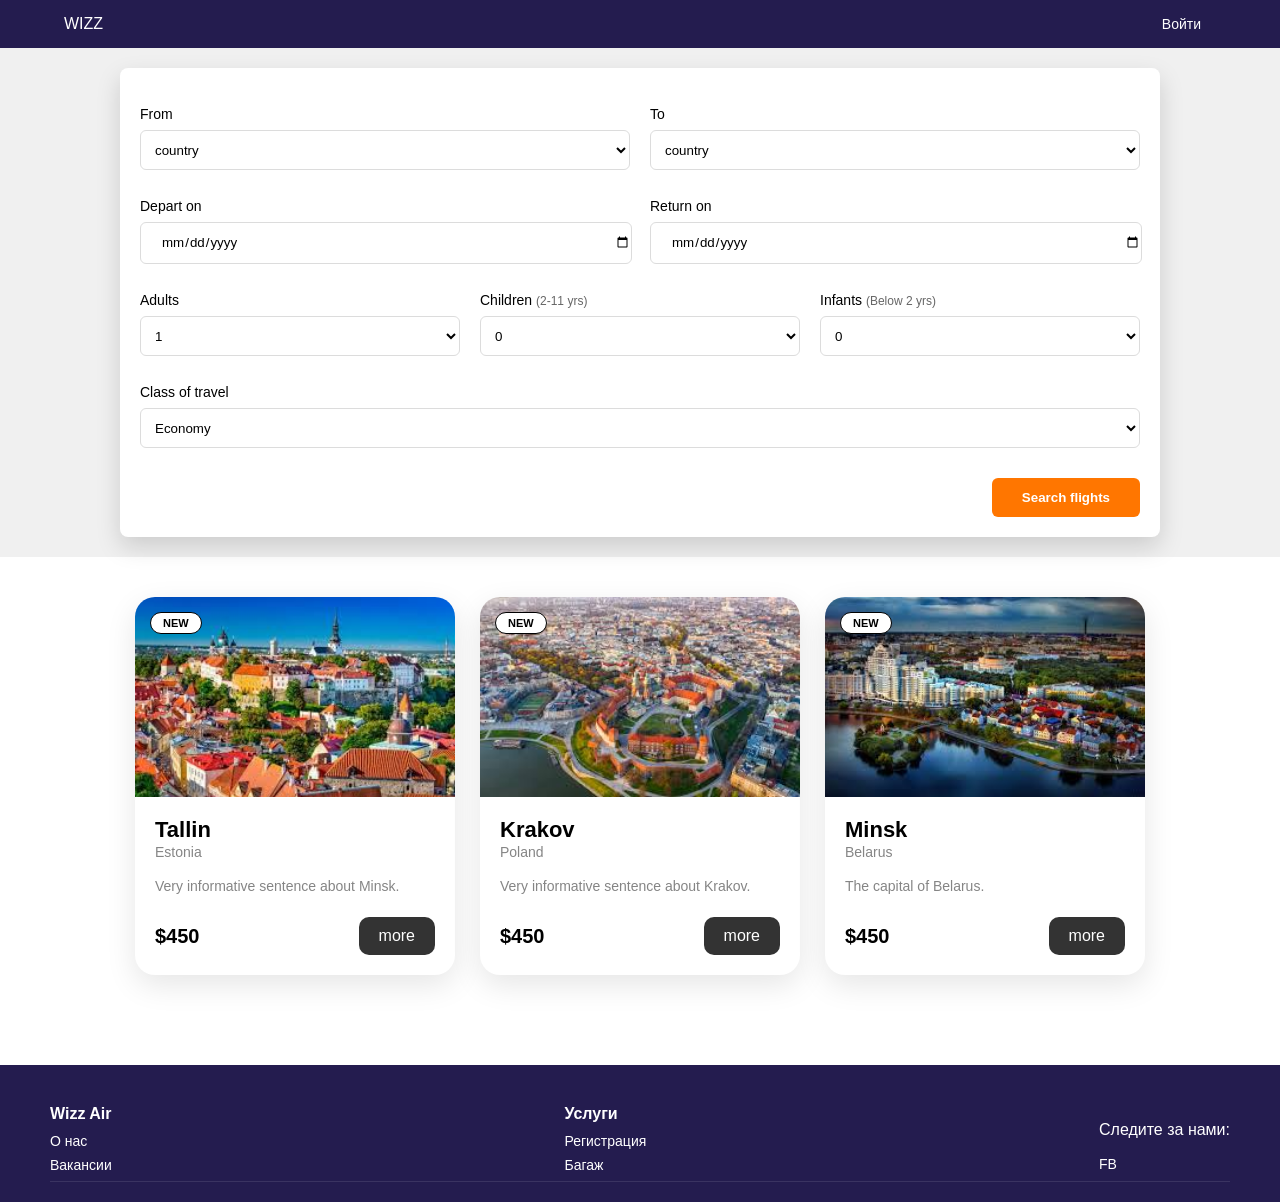
==== commit b71dc7f2: "фдд" ====
--- a/index.html
+++ b/index.html
@@ -1,368 +1,205 @@
+
 <!doctype html>
 <html lang="en">
-  <head>
-    <meta charset="UTF-8" />
-    <link rel="stylesheet" href="./styles/style.css" />
-  </head>
+<head>
+  <meta charset="UTF-8" />
+  <meta name="viewport" content="width=device-width, initial-scale=1.0" />
+  <title>Wizz Air Booking</title>
+  <link rel="stylesheet" href="./styles/style.css" />
+</head>
+<body>
+
+
   <header class="navbar">
     <div class="logo">WIZZ</div>
-    <nav>
-        <a href="#">План</a>
-        <a href="#">Отели</a>
-        <a href="#">Авто</a>
-    </nav>
     <div class="auth">
-        <button class="login-btn">Войти</button>
-    </div>
-</header>
-
-
-  <body>
-     <!-- <div class="search-container">
-          <div class="tabs">
-              <button class="active">Рейсы</button>
-          </div>
-          <div class="search-form">
-              <input type="text" placeholder="Пункт вылета">
-              <input type="text" placeholder="Пункт назначения">
-              <input type="date" value="2026-04-17">
-              <button class="submit-btn">Начать бронирование</button>
-          </div>
-      </div>-->
+      <a href="./formSignIn.html">Войти</a>
+    </div>
+  </header>
+
+  <main>
+<div class="fon">
+<div class="container">
+       
+<form  method="post"  class="trip-form">   
+  <fieldset class="form-grid-2x">
+    <div class="group-field">
+      <label for="from" class="bold-type">From</label>
+      <select id="from" class="from-place" name="from" required>
+        <option value="" disabled selected hidden>country</option>
+        <option value="minsk">minsk</option>
+        <option value="brest">krakov</option>
+        <option value="brest">tallin</option>
+      </select>
+    </div>
+
+    <div class="group-field">
+      <label for="to-place" class="bold-type">To</label>
+      <select class="from-place" id="to-place" name="to" required>
+        <option value="" disabled selected hidden>country</option>
+        <option value="minsk">minsk</option>
+        <option value="brest">krakov</option>
+        <option value="brest">tallin</option>
+      </select>
+    </div>
+  </fieldset>
+
+  <fieldset class="form-grid-2x">
+    <div class="group-field">
+      <label for="depart" class="bold-type">Depart on</label>
+      <input placeholder="Pick a date" type="date" name="depart" id="depart" />
+    </div>
+
+    <div class="group-field">
+      <label for="return" class="bold-type">Return on</label>
+      <input placeholder="Pick a date" type="date" name="return" id="return" />
+    </div>
+  </fieldset>
+  
+  <fieldset class="form-grid-passengers">
+    <div class="group-select-field">
+      <label for="adults" class="bold-type">Adults</label> 
+      <select name="adults" class="ticket-count" id="adults">
+        <option value="1">1</option>
+        <option value="2">2</option>
+        <option value="3">3</option>
+        <option value="4">4</option>
+        <option value="5">5</option>
+      </select>
+    </div>
+
+    <div class="group-select-field">
+      <label for="children" class="bold-type">Children <span class="label-hint">(2-11 yrs)</span></label>
+      <select name="children" class="ticket-count" id="children">
+        <option value="0">0</option>
+        <option value="1">1</option>
+        <option value="2">2</option>
+        <option value="3">3</option>
+        <option value="4">4</option>
+        <option value="5">5</option>
+      </select>
+    </div>
+
+    <div class="group-select-field">
+      <label for="infants" class="bold-type">Infants <span class="label-hint">(Below 2 yrs)</span></label>
+      <select name="infants" class="ticket-count" id="infants">
+        <option value="0">0</option>
+        <option value="1">1</option>
+        <option value="2">2</option>
+        <option value="3">3</option>
+        <option value="4">4</option>
+        <option value="5">5</option>
+      </select>
+    </div>
+  </fieldset>
+
+  <fieldset class="more-option">
+    <div class="group-field">
+      <label for="plane-class" class="bold-type">Class of travel</label>
+      <select name="class-of-travel" class="travel-class-select" id="plane-class">
+        <option value="economy">Economy</option>
+        <option value="business">Business class</option>
+        <option value="firstClass">First class</option>
+      </select>
+    </div>
+  </fieldset>
+  
+  <div class="form-footer">
+    <input class="search-btn" type="submit" value="Search flights"/>
+  </div>
+</form>
+      </div>
+    </div>
+
+    <div class="flex-wrapper">
+      
+      <div class="card-container">
+        <div class="card">
+          <div class="card-image">
+            <img src="./public/tal.jpg" alt="Minsk">
+            <span class="badge">NEW</span>
+          </div>
+          <div class="card-content">
+            <div class="card-header">
+              <h2>Tallin</h2>
+              <span class="country">Estonia</span>
+            </div>
+            <p>Very informative sentence about Minsk.</p>
+            <div class="card-footer">
+              <span class="price">$450</span>
+              <a href="cities.html?name=tallinn" class="buy-btn" style="text-decoration: none;">more</a>
+            </div>
+          </div>
+        </div>
+      </div>
+
     
-
-    <!-- <section class="section_banner">
-      <h2 class="banner_title">title</h2>
-      <p class="banner_description">description</p>
-      <a class="banner_button">link</a>
-    </section> -->
-
-
-<div class="fon">
-    <div class="container">
-          <form action="" method="post" class="trip-form">
-            <fieldset class="radio-group">
-
-             <label for="one-way" class="bold-type">
-               <input type="radio" id="one-way" name="trip-type" value="oneWay" />
-               One Way 
-            </label>
-
-            <label for="round-trip" class="bold-type">
-              <input type="radio" id="round-trip" name="trip-type" value="roundTrip" checked="checked" />
-              Round trip
-            </label>
-
-          </fieldset>
-
-            
-            <fieldset>
-
-              <div class="group-field">
-                <label for="from" class="bold-type">From </label>
-                <select class="from-place" name="from" maxlength="100" required>
-                  <option value="" disabled selected hidden>country </option>
-                  <option value="minsk">minsk</option>
-                  <option value="brest">brest</option>
-                </select>
-              </div>
-
-              <div class="group-field">
-                <label for="to" class="bold-type">To </label>
-                <select class="from-place" name="TO" maxlength="100" required>
-                  <option value="" disabled selected hidden>country </option>
-                  <option value="minsk">minsk</option>
-                  <option value="brest">brest</option>
-                </select>
-              </div>
-
-            </fieldset>
-
-
-            <fieldset>
-
-              <div class="group-field">
-                <label for="depart" class="bold-type">Depart on</label>
-                <input placeholder="Pick a date" type="date" name="depart" />
-              </div>
-
-              <div class="group-field">
-                <label for="return" class="bold-type">Return on</label>
-                <input placeholder="Pick a date" type="date" name="return" />
-              </div>
-
-            </fieldset>
-
-            
-            <fieldset>
-
-              <div class="group-select-field">
-                <label for="adults" class="bold-type">Adults</label> 
-                <select name="adults" class="ticket-count">
-                  <option value="1">1</option>
-                  <option value="2">2</option>
-                  <option value="3">3</option>
-                  <option value="4">3</option>
-                  <option value="5">3</option>
-                </select>
-              </div>
-
-               <div class="group-select-field">
-                <label for="children">Children</label>
-                 <select name="children" class="ticket-count">
-                   <option value="0">0</option>
-                   <option value="1">1</option>
-                   <option value="2">2</option>
-                   <option value="3">3</option>
-                   <option value="4">3</option>
-                   <option value="5">3</option>
-                 </select>
-                 <label class="label-hint"> 2&hyphen;11 years</label>
-              </div>
-
-               <div class="group-select-field">
-                <label for="infants">Infants</label>
-                 <select name="children" class="ticket-count">
-                   <option value="0">0</option>
-                   <option value="1">1</option>
-                   <option value="2">2</option>
-                   <option value="3">3</option>
-                   <option value="4">3</option>
-                   <option value="5">3</option>
-                 </select>
-                 <label class="label-hint">Below 2 yrs</label>
-              </div>
-
-            </fieldset>
-
-
-            <fieldset class="more-option">
-                 <div class="group-field">
-                <label for="class-of-travel">Class of travel</label>
-                <select name="class-of-travel" class="travel-class-select">
-                  <option value="economy">Economy</option>
-                  <option value="business">Business class</option>
-                  <option value="firstClass">First class</option>
-                </select>
-              </div>
-            </fieldset>
-            
-            <input class="search-btn" type="submit" value="Search flights"/>
-          </form>
-  </div>
-</div>
-
-<!-- <div class="wrapper">
-	<div class="outer">
-		<div class="content">
-			<span class="bg">NEW</span>
-			<h1>Minsk<br/> Belarus</h1>
-			<p>Very informative sentenses about minsk.</p>
-			
-			<div class="button">
-				<a class="cart-btn" href="#">ADD TO CArzina</a>
-			</div>
-			
-		</div>
-		<img src="./public/beckett-p-ze09IQjOZhk-unsplash.jpg"  class="fadeInRight">
-	</div>
-</div> -->
-<div class="flex-wrapper">
-
-<div class="card-container">
-  <div class="card">
-    <div class="card-image">
-      <img src="./public/beckett-p-ze09IQjOZhk-unsplash.jpg" alt="Minsk">
-      <span class="badge">NEW</span>
-    </div>
-    <div class="card-content">
-      <div class="card-header">
-        <h2>Minsk</h2>
-        <span class="country">Belarus</span>
-      </div>
-      <p>Very informative sentensive about minsk.</p>
-      <div class="card-footer">
-        <span class="price">$450</span>
-        <button class="buy-btn">AD</button>
-      </div>
-    </div>
-  </div>
-</div>
-
-
-<div class="card-container">
-  <div class="card">
-    <div class="card-image">
-      <img src="./public/beckett-p-ze09IQjOZhk-unsplash.jpg" alt="Minsk">
-      <span class="badge">NEW</span>
-    </div>
-    <div class="card-content">
-      <div class="card-header">
-        <h2>Minsk</h2>
-        <span class="country">Belarus</span>
-      </div>
-      <p>Very informative sentensive about minsk.</p>
-      <div class="card-footer">
-        <span class="price">$450</span>
-        <button class="buy-btn">AD</button>
-      </div>
-    </div>
-  </div>
-</div>
-
-
-<div class="card-container">
-  <div class="card">
-    <div class="card-image">
-      <img src="./public/beckett-p-ze09IQjOZhk-unsplash.jpg" alt="Minsk">
-      <span class="badge">NEW</span>
-    </div>
-    <div class="card-content">
-      <div class="card-header">
-        <h2>Minsk</h2>
-        <span class="country">Belarus</span>
-      </div>
-      <p>Very informative sentensive about minsk.</p>
-      <div class="card-footer">
-        <span class="price">$450</span>
-        <button class="buy-btn">AD</button>
-      </div>
-    </div>
-  </div>
-</div>
-
-
-<div class="card-container">
-  <div class="card">
-    <div class="card-image">
-      <img src="./public/beckett-p-ze09IQjOZhk-unsplash.jpg" alt="Minsk">
-      <span class="badge">NEW</span>
-    </div>
-    <div class="card-content">
-      <div class="card-header">
-        <h2>Minsk</h2>
-        <span class="country">Belarus</span>
-      </div>
-      <p>Very informative sentensive about minsk.</p>
-      <div class="card-footer">
-        <span class="price">$450</span>
-        <button class="buy-btn">AD</button>
-      </div>
-    </div>
-  </div>
-</div>
-
-<div class="card-container">
-  <div class="card">
-    <div class="card-image">
-      <img src="./public/beckett-p-ze09IQjOZhk-unsplash.jpg" alt="Minsk">
-      <span class="badge">NEW</span>
-    </div>
-    <div class="card-content">
-      <div class="card-header">
-        <h2>Minsk</h2>
-        <span class="country">Belarus</span>
-      </div>
-      <p>Very informative sentensive about minsk.</p>
-      <div class="card-footer">
-        <span class="price">$450</span>
-        <button class="buy-btn">AD</button>
-      </div>
-    </div>
-  </div>
-</div>
-
-
-<div class="card-container">
-  <div class="card">
-    <div class="card-image">
-      <img src="./public/beckett-p-ze09IQjOZhk-unsplash.jpg" alt="Minsk">
-      <span class="badge">NEW</span>
-    </div>
-    <div class="card-content">
-      <div class="card-header">
-        <h2>Minsk</h2>
-        <span class="country">Belarus</span>
-      </div>
-      <p>Very informative sentensive about minsk.</p>
-      <div class="card-footer">
-        <span class="price">$450</span>
-        <button class="buy-btn">AD</button>
-      </div>
-    </div>
-  </div>
-</div>
-
-
-<div class="card-container">
-  <div class="card">
-    <div class="card-image">
-      <img src="./public/beckett-p-ze09IQjOZhk-unsplash.jpg" alt="Minsk">
-      <span class="badge">NEW</span>
-    </div>
-    <div class="card-content">
-      <div class="card-header">
-        <h2>Minsk</h2>
-        <span class="country">Belarus</span>
-      </div>
-      <p>Very informative sentensive about minsk.</p>
-      <div class="card-footer">
-        <span class="price">$450</span>
-        <button class="buy-btn">AD</button>
-      </div>
-    </div>
-  </div>
-</div>
-
-
-<div class="card-container">
-  <div class="card">
-    <div class="card-image">
-      <img src="./public/beckett-p-ze09IQjOZhk-unsplash.jpg" alt="Minsk">
-      <span class="badge">NEW</span>
-    </div>
-    <div class="card-content">
-      <div class="card-header">
-        <h2>Minsk</h2>
-        <span class="country">Belarus</span>
-      </div>
-      <p>Very informative sentensive about minsk.</p>
-      <div class="card-footer">
-        <span class="price">$450</span>
-        <button class="buy-btn">AD</button>
-      </div>
-    </div>
-  </div>
-</div>
-
-</div>
-
-
-  <script src="./scripts/script.js"></script>
-  </body>
+      <div class="card-container">
+        <div class="card">
+          <div class="card-image">
+            <img src="./public/krakov1.jpg" alt="Minsk">
+            <span class="badge">NEW</span>
+          </div>
+          <div class="card-content">
+            <div class="card-header">
+              <h2>Krakov</h2>
+              <span class="country">Poland</span>
+            </div>
+            <p>Very informative sentence about Krakov.</p>
+            <div class="card-footer">
+              <span class="price">$450</span>
+              <a href="cities.html?name=krakow" class="buy-btn" style="text-decoration: none;">more</a>
+            </div>
+          </div>
+        </div>
+      </div>
+
+      
+      <div class="card-container">
+        <div class="card">
+          <div class="card-image">
+            <img src="./public/minsk1.jpg" alt="Minsk">
+            <span class="badge">NEW</span>
+          </div>
+          <div class="card-content">
+            <div class="card-header">
+              <h2>Minsk</h2>
+              <span class="country">Belarus</span>
+            </div>
+            <p>The capital of Belarus.</p>
+            <div class="card-footer">
+              <span class="price">$450</span>
+              <a href="cities.html?name=minsk" class="buy-btn" style="text-decoration: none;">more</a>
+            </div>
+          </div>
+        </div>
+      </div>
+
+
+    </div>
+  </main>
+
+
   <footer class="main-footer">
     <div class="footer-container">
-        <div class="footer-column">
-            <h4>Wizz Air</h4>
-            <a href="#">О нас</a>
-            <a href="#">Вакансии</a>
-           
-        </div>
-        <div class="footer-column">
-            <h4>Услуги</h4>
-            <a href="#">Регистрация</a>
-            <a href="#">Багаж</a>
-         
-        </div>
-        <div class="footer-social">
-            <p>Следите за нами:</p>
-            <div class="social-icons">
-                <span>FB</span> <span>IG</span> <span>TW</span>
-            </div>
-        </div>
-    </div>
-    <div class="footer-bottom">
-        <p> 2026 Wizz Air Hungary Ltd. Все права защищены.</p>
-    </div>
-</footer>  
-</html>+      <div class="footer-column">
+        <h4>Wizz Air</h4>
+        <a href="./about_us.html">О нас</a>
+        <a href="./vacancy.html">Вакансии</a>
+      </div>
+      <div class="footer-column">
+        <h4>Услуги</h4>
+        <a href="./form.html">Регистрация</a>
+        <a href="./baggage.html">Багаж</a>
+      </div>
+      <div class="footer-social">
+        <p>Следите за нами:</p>
+        <div class="social-icons">
+          <a href="https://www.youtube.com/c/WizzAir">FB</a>
+        </div>
+      </div>
+    </div>
+   
+  <script src="./scripts/script.js"></script>
+</body>
+</html>
--- a/styles/style.css
+++ b/styles/style.css
@@ -1,30 +1,28 @@
-html, body{
-  
-    font-family: "Poppins", sans-serif;
-    margin: 0;
-    padding: 0;
-    background-color: white;
-    position: relative;
-    
+html, body {
+  font-family: "Poppins", sans-serif;
+  margin: 0;
+  padding: 0;
+  background-color: white;
 }
 
 .navbar {
-  background-color: #241c4f; 
-  color: white;
-  display: flex;
-  align-items: center;
-  padding: 10px 50px;
+  background-color: #241c4f;
+  color: white;
+  display: flex;
+  align-items: center;
+  padding: 15px 5%;
   justify-content: space-between;
 }
 
-.navbar nav a {
+.navbar a {
   color: white;
   text-decoration: none;
   margin: 0 15px;
   font-size: 14px;
 }
-.navbar nav a:hover{
-	text-decoration: underline;
+
+.navbar a:hover {
+  text-decoration: underline;
 }
 
 .fon {
@@ -32,296 +30,200 @@
   display: flex;
   justify-content: center;
   align-items: center;
-  padding: 30px;
-}
-
-
-/* .search-container {
-  background: white;
+  padding: 20px 10px;
+}
+
+.container {
   padding: 20px;
   border-radius: 8px;
-  box-shadow: 0 10px 25px rgba(0,0,0,0.2);
-  width: 80%;
+  box-shadow: 0 10px 25px rgba(0,0,0,0.15);  
+  width: 100%;
   max-width: 1000px;
-}
-
-.tabs button {
-  background: none;
+  background: white;
+}
+
+form {
+  width: 100%;
+  margin: 0;
+}
+
+fieldset {
+  border: none;
+  padding: 10px 0;
+  margin: 0;
+}
+
+.form-grid-2x {
+  display: grid;
+  grid-template-columns: repeat(auto-fit, minmax(280px, 1fr));
+  gap: 20px;
+}
+
+.form-grid-passengers {
+  display: grid;
+  grid-template-columns: repeat(auto-fit, minmax(150px, 1fr));
+  gap: 20px;
+}
+
+.group-field, .group-select-field {
+  display: flex;
+  flex-direction: column;
+  width: 100%;
+}
+
+.group-field label, .group-select-field label {
+  padding: 8px 0;
+  font-size: 14px;
+}
+
+.label-hint {
+  font-weight: normal;
+  font-size: 12px;
+  color: #666;
+}
+
+
+.from-place, .travel-class-select, input[type="date"], select {
+  width: 100%;
+  height: 40px;
+  padding: 0; 
+  text-indent: 10px; 
+  border: 1px solid #dcdcdc;
+  border-radius: 6px;
+  outline: none;
+  background: white;
+  font-family: inherit;
+}
+
+.radio-group {
+  display: flex;
+  gap: 20px;
+  margin-bottom: 10px;
+}
+
+.radio-group label {
+  cursor: pointer;
+  display: flex;
+  align-items: center;
+  gap: 5px;
+}
+
+.form-footer {
+  display: flex;
+  justify-content: flex-end;
+  margin-top: 20px;
+}
+
+.search-btn {
+  padding: 12px 30px;
+  border-radius: 6px;
+  font-weight: bold;
+  background: #ff7600;
+  color: white;
+  border: none;
+  cursor: pointer;
+  width: auto;
+}
+
+.search-btn:hover {
+  background: #e06800;
+}
+
+
+.flex-wrapper {
+  display: flex;
+  flex-wrap: wrap;
+  justify-content: center;
+  gap: 25px;
+  padding: 40px;
+}
+
+.card-container {
+  display: flex;
+  justify-content: center;
+}
+
+
+.card {
+  width: 320px;
+  background: rgb(255, 255, 255);
+  border-radius: 20px;
+  overflow: hidden;
+  box-shadow: 0 10px 30px rgba(0,0,0,0.1);
+}
+
+.card-image {
+  position: relative;
+  height: 200px;
+}
+
+.card-image img {
+  width: 100%;
+  height: 100%;
+  object-fit: cover;
+}
+
+.badge {
+  position: absolute;
+  top: 15px;
+  left: 15px;
+  background: #ffffff;
+  border: solid black 1px;
+  color: rgb(0, 0, 0);
+  padding: 4px 12px;
+  border-radius: 20px;
+  font-size: 11px;
+  font-weight: bold;
+}
+
+.card-content {
+  padding: 20px;
+}
+
+.card-header h2 {
+  margin: 0;
+  font-size: 22px;
+  color: rgb(0, 0, 0);
+}
+
+.country {
+  font-size: 14px;
+  color: rgb(133, 133, 133);
+}
+
+.card p {
+  font-size: 14px;
+  color: rgb(133, 133, 133);
+  line-height: 1.5;
+  margin: 15px 0;
+}
+
+.card-footer {
+  display: flex;
+  justify-content: space-between;
+  align-items: center;
+  margin-top: 20px;
+}
+
+.price {
+  font-size: 20px;
+  font-weight: bold;
+  color: rgb(0, 0, 0);
+}
+
+.buy-btn {
+  background: #333;
+  color: white;
   border: none;
   padding: 10px 20px;
+  border-radius: 10px;
   cursor: pointer;
-  border-bottom: 2px solid transparent;
-}
-
-.tabs button.active {
-  border-bottom: 2px solid #e11684; 
-  color: #e11684;
-}
-
-.search-form {
-  display: flex;
-  gap: 10px;
-  margin-top: 20px;
-}
-
-.search-form input {
-  flex: 1;
-  padding: 12px;
-  border: 1px solid #ccc;
-  border-radius: 4px;
-}
-
-.submit-btn {
-  background-color: #e11684;
-  color: white;
-  border: none;
-  padding: 12px 25px;
-  border-radius: 4px;
-  cursor: pointer;
-  font-weight: bold;
-}
-
-
-
- 
-  
-  */
- 
-.container{
-    padding: 20px;
-    border-radius: 8px;
-    box-shadow: 0 10px 25px rgba(0,0,0,0.2);   
-    width: 80%;
-    max-width: 1000px;
-      display: flex;
-      justify-content: space-between;
-    align-items: center;
-      background: white;
-    }
-.list{
-  display: flex;
-  list-style: none;
-  margin: 0;
-  padding: 0;
-}
-
-.container li a{
-    display: block;
-    padding: 20px 15px;
-     color: white;
-    text-decoration: none;
-}
- .list li a:hover{
-	text-decoration: underline;
-} 
-
-.logo{
-    font-size: 30px;
-    font-weight: 700;
-    color: #ffffff;
-    text-decoration: none;
-}
-
-
-.section_banner {
-	background-image: url("../public/white-label-banner.webp");
-	height: 300px;
-	border-radius: 15px;
-	padding: 50px;
-	color:#fff;
-	width: 80%;
-	object-fit: cover;
-}
-
-.banner_title {
-	font-size: 35px;
-}
-
-.banner_description {
-	font-size: 20px;
-}
-
-.banner_button {	
-	border-radius: 10px;
-	background-color: rgb(110, 21, 192);
-	color: #fff;
-	padding: 15px 20px;
-	width: 300px;
-
-}
-form{
-    width: 920px;
-    margin: 20px;
-    background: #fff;
-  }
-  fieldset{
-    border: none;
-  }
-  .radio-group label{
-    padding-right: 90px;
-  }
-  .from-place, .to-place, .airline-name{
-    width: 90%;
-    height: 36px;
-    padding: 2px 8px;
-    border: 1px solid #dcdcdc;
-    outline: none;
-  }
-  .group-field label{
-    display: block;
-    padding: 10px 0;
-  }
-  fieldset div{
-    display: inline-block;
-    padding: 10px 0px;
-    float: left;
-  }    
-  .group-field{
-      width: 420px;
-      height: auto;
-  }
-  .group-select-field{
-    width: 210px;
-    height: auto;
-  }
-  .group-select-field label{
-    display: block;
-    padding: 5px 0px;
-  }
-  .ticket-count {
-      width: 120px;
-  }
-  .search-btn{
-    float: right;
-    padding: 10px 22px;
-    border-radius: 6px;
-    outline: none;
-    font-weight: bold;
-    background: #ff7600;
-    color: white;
-    border: none;
-    margin-top: 20px;
-  }
-  .place-swap-btn{
-    background: transparent;
-    border: none;
-    font-size: 32px;
-    cursor: pointer;
-  }
-  .more-link{
-    color: #4071e8;
-    outline: none;
-  }
-  select{
-    border: 1px solid #dcdcdc;
-    background: white;
-    outline: none;
-  }
-  .bold-type{
-    font-weight: bold;
-  }
- 
-  
-  .flex-wrapper{
-    display: flex;
-   
-    flex-wrap: wrap; 
-    
-    justify-content: center; 
-   
-    gap: 25px; 
-    padding: 40px;
-  
-  }
- 
-  .card-container {
-    display: flex;
-    justify-content: center;
-    padding: 50px;
-  }
-  
-  .card {
-    width: 320px;
-    background: rgb(255, 255, 255);
-    border-radius: 20px;
-    overflow: hidden;
-    box-shadow: 0 10px 30px rgba(0,0,0,0.1);
-  } 
-  .card-image {
-    position: relative;
-    height: 200px;
-  }
-  
-  .card-image img {
-    width: 100%;
-    height: 100%;
-    object-fit: cover;
-  }
-  
-  .badge {
-    position: absolute;
-    top: 15px;
-    left: 15px;
-    background: #ffffff;
-    border:solid black 1px;
-    color: rgb(0, 0, 0);
-    padding: 4px 12px;
-    border-radius: 20px;
-    font-size: 11px;
-    font-weight: bold;
-  }
-  
-  .card-content {
-    padding: 20px;
-  }
-  
-  .card-header h2 {
-    margin: 0;
-    font-size: 22px;
-    color: rgb(0, 0, 0);
-  }
-  
-  .country {
-    font-size: 14px;
-    color: rgb(133, 133, 133);
-  }
-  
-  .card p {
-    font-size: 14px;
-    color: rgb(133, 133, 133);
-    line-height: 1.5;
-    margin: 15px 0;
-  }
-  
-  .card-footer {
-    display: flex;
-    justify-content: space-between;
-    align-items: center;
-    margin-top: 20px;
-  }
-  
-  .price {
-    font-size: 20px;
-    font-weight: bold;
-    color: rgb(0, 0, 0);
-  }
-  
-  .buy-btn {
-    background: #333;
-    color: white;
-    border: none;
-    padding: 10px 20px;
-    border-radius: 10px;
-    cursor: pointer;
-    
-  }
-  
-  .buy-btn:hover {
-    background: #555;
-  }
-  
-
-  
+}
+
+.buy-btn:hover {
+  background: #555;
+}
+
 .main-footer {
   background-color: #241c4f;
   color: white;
@@ -335,30 +237,24 @@
   max-width: 1200px;
   margin: 0 auto;
   border-bottom: 1px solid rgba(255,255,255,0.1);
-  padding-bottom: 30px;
+}
+
+.footer-column {
+  display: flex;
+  flex-direction: column;
 }
 
 .footer-column h4 {
-  margin-bottom: 20px;
-  font-size: 16px;
-  text-transform: uppercase;
-}
-
-.footer-column a {
-  display: block;
-  color: #ccc;
+  margin: 0 0 10px 0;
+}
+
+.footer-column a, .footer-social a {
+  color: white;
   text-decoration: none;
-  margin-bottom: 10px;
-  font-size: 14px;
-}
-
-.footer-column a:hover {
-  color: white;
-}
-
-.footer-bottom {
-  text-align: center;
-  padding-top: 20px;
-  font-size: 12px;
-  color: #888;
-}
+  margin-bottom: 8px;
+  font-size: 14px;
+}
+
+.footer-column a:hover, .footer-social a:hover {
+  text-decoration: underline;
+}
